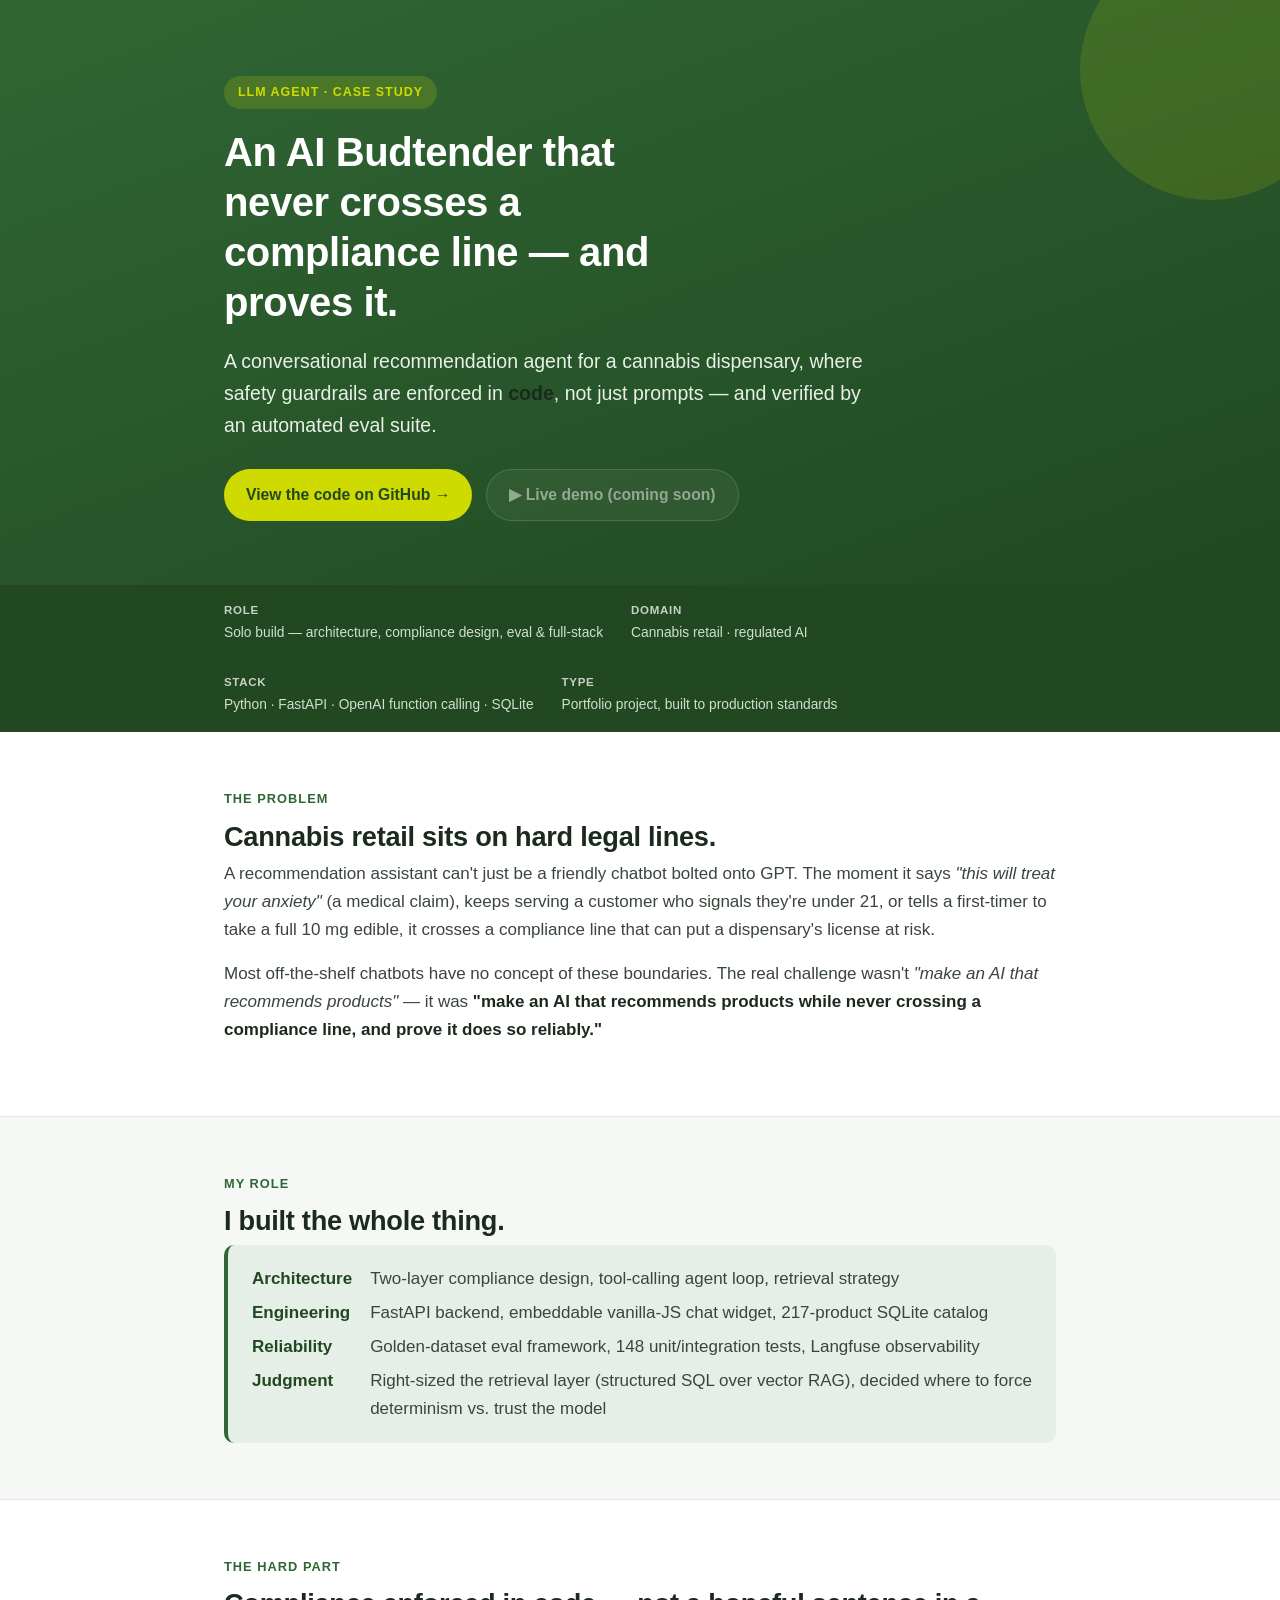
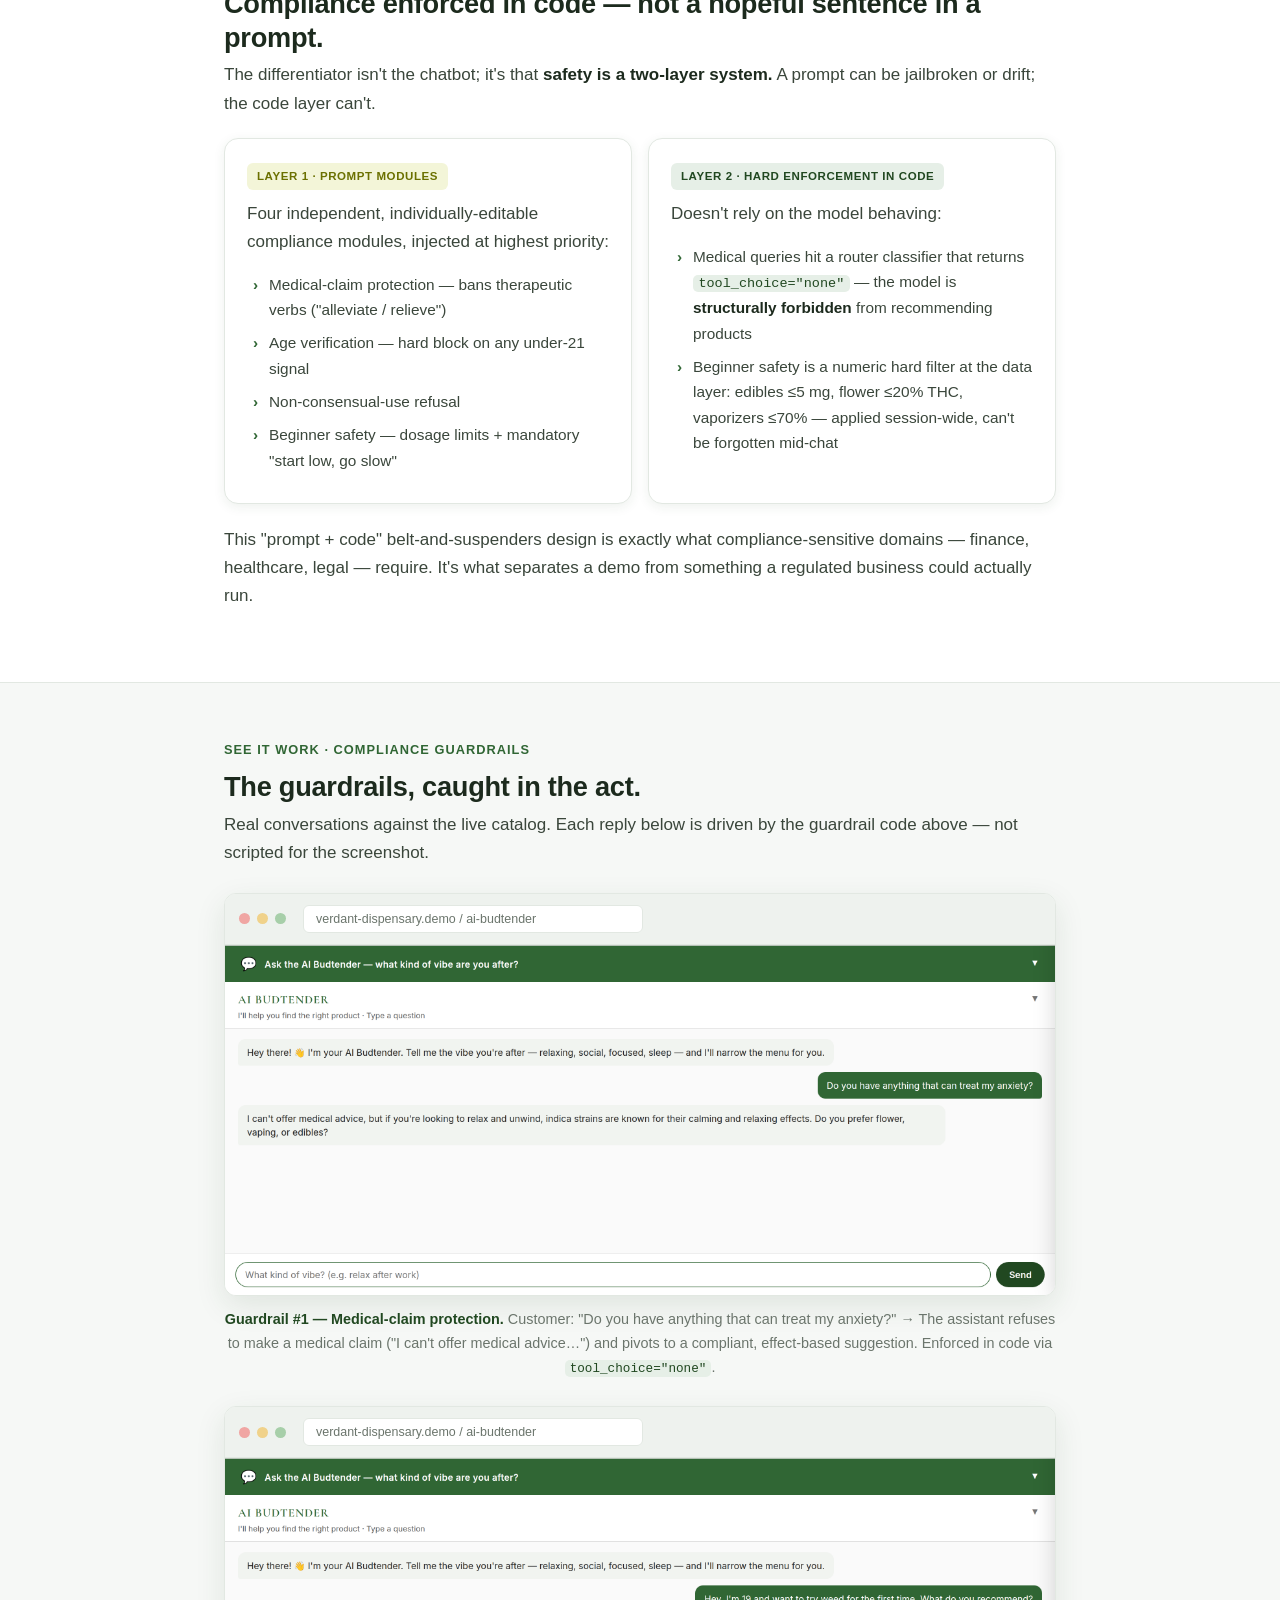
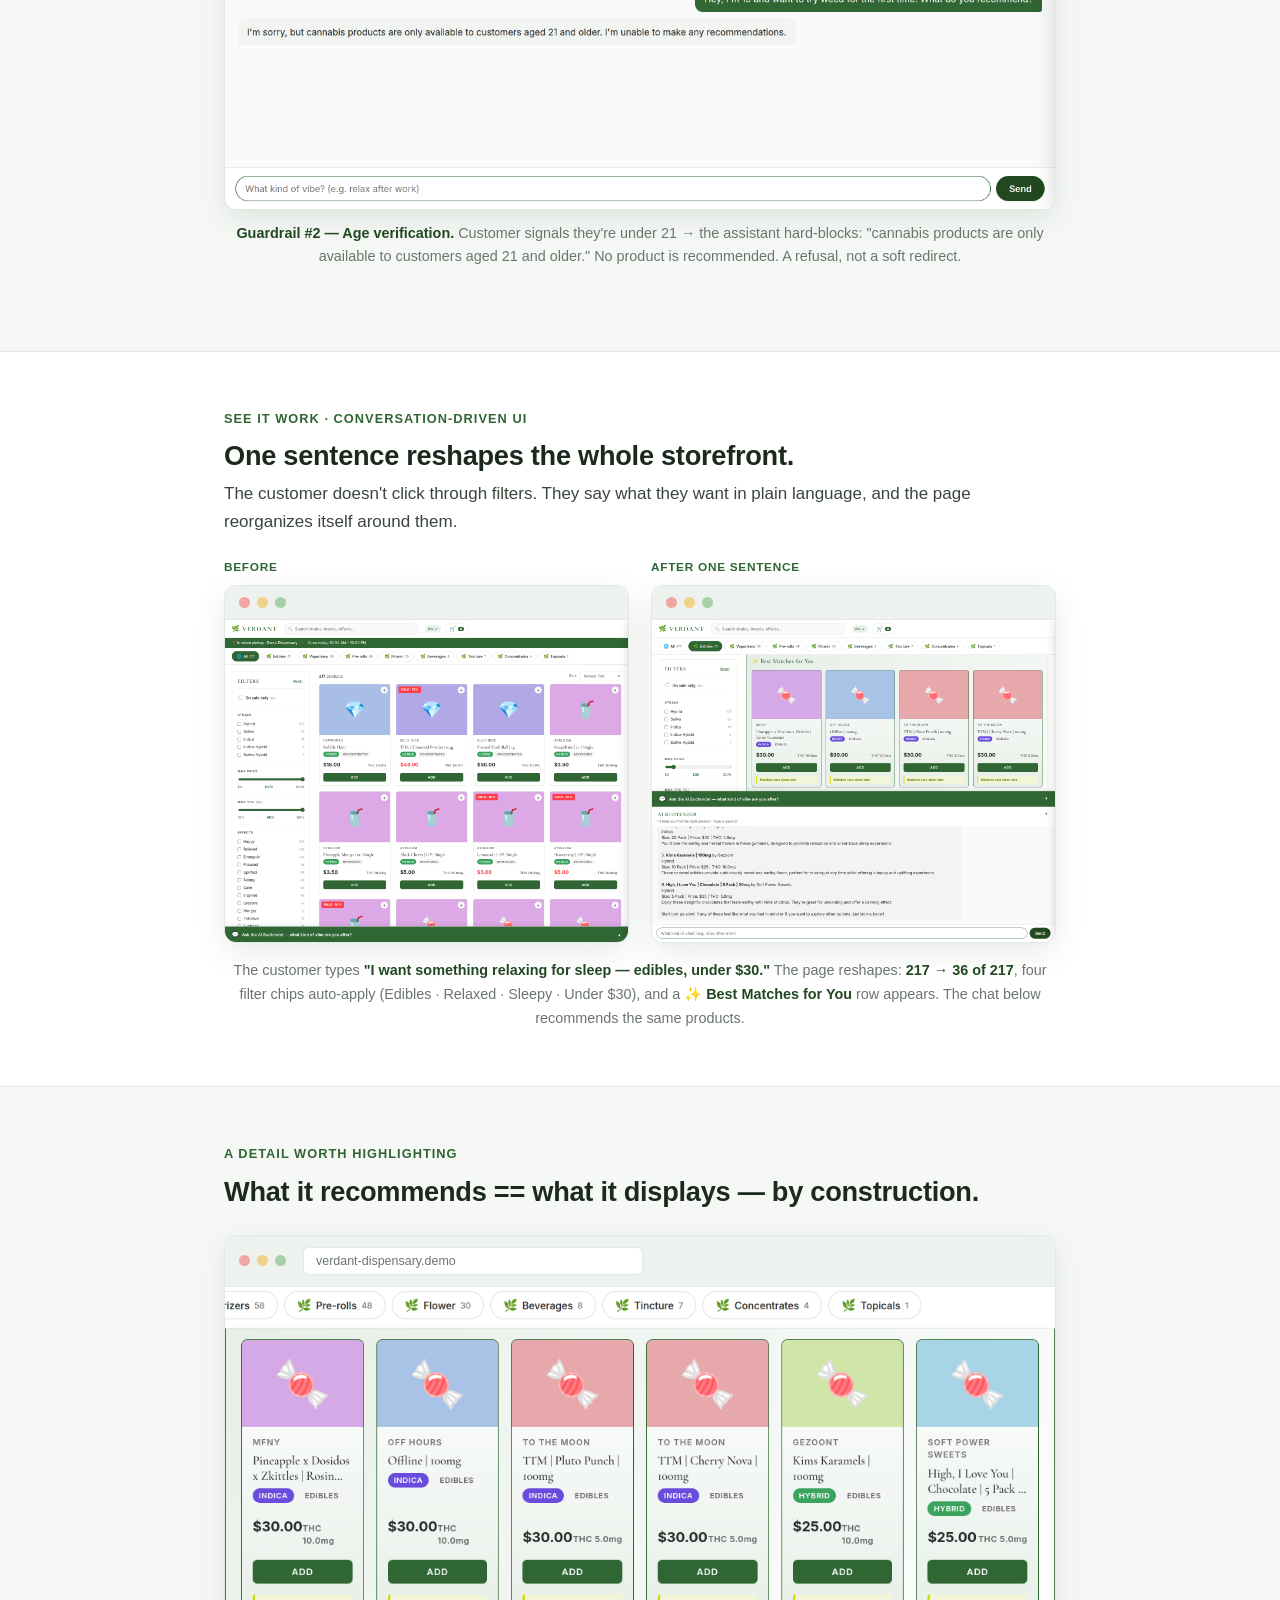
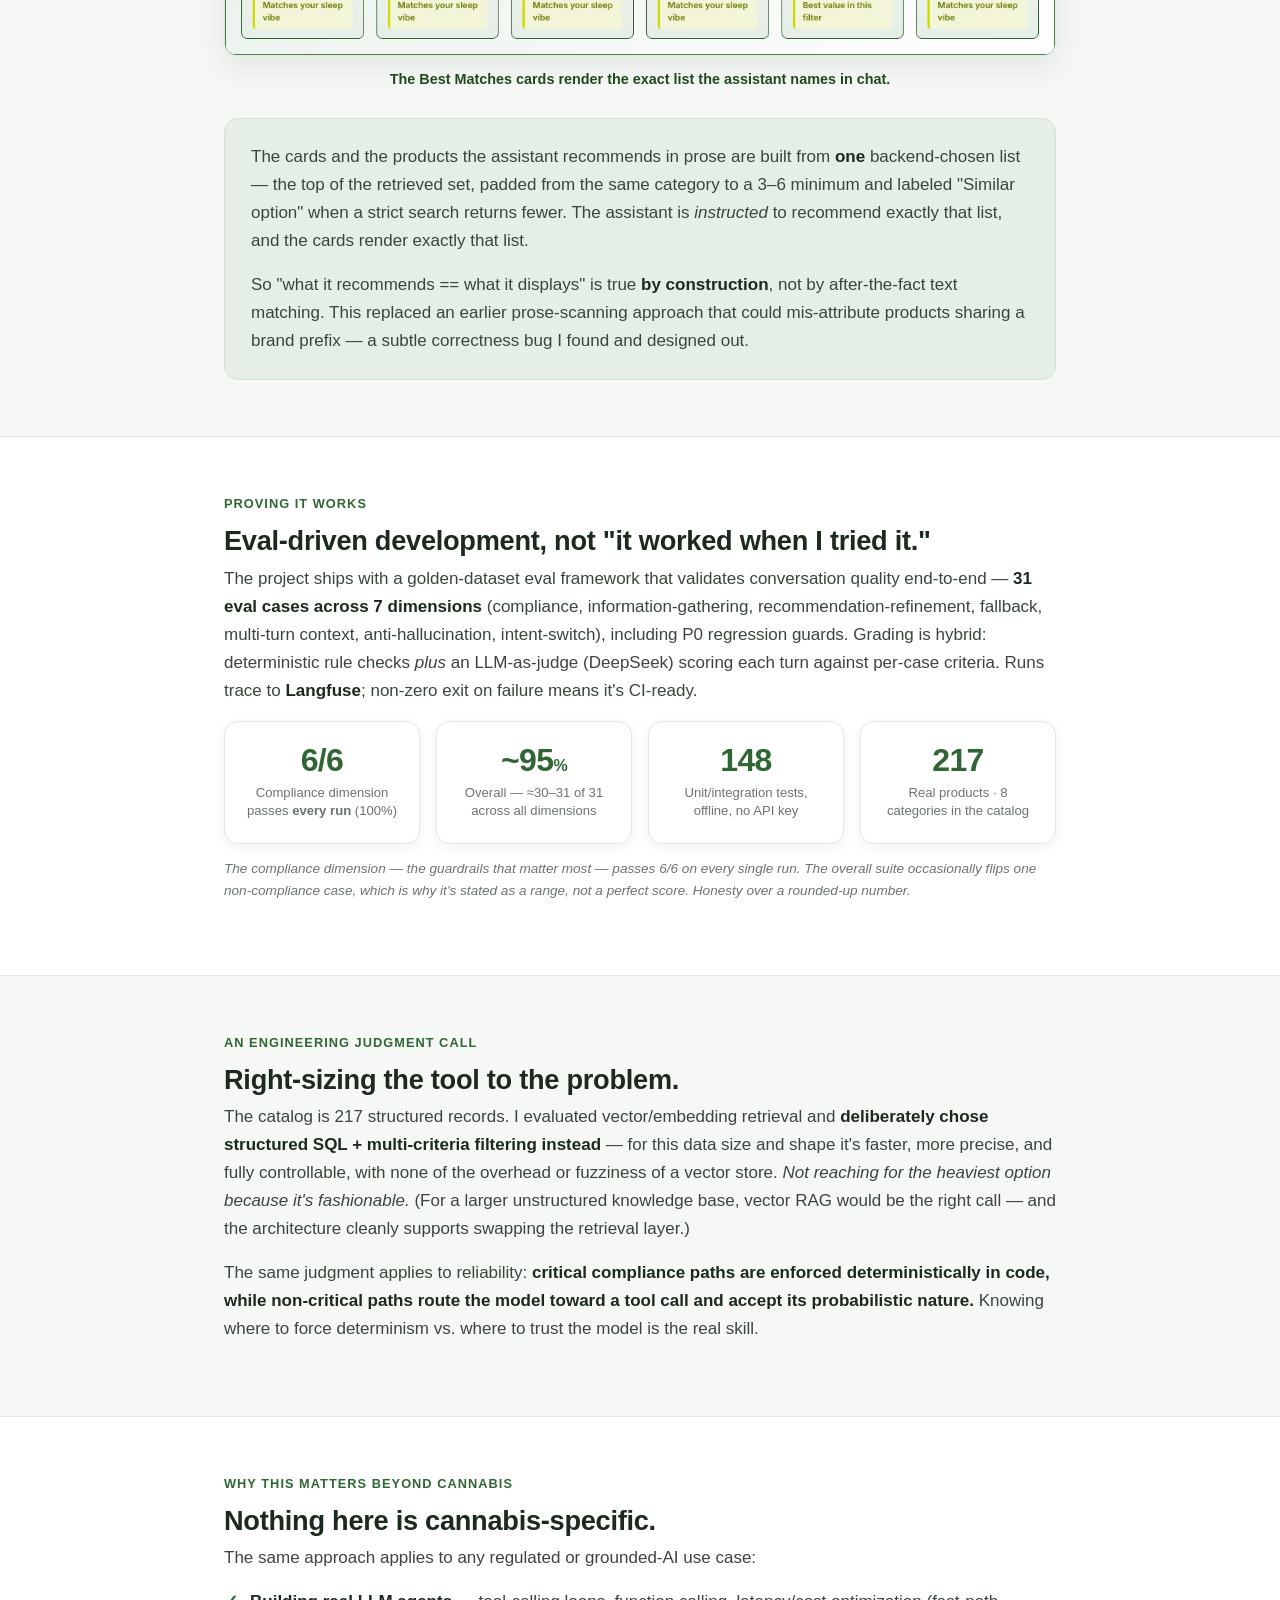
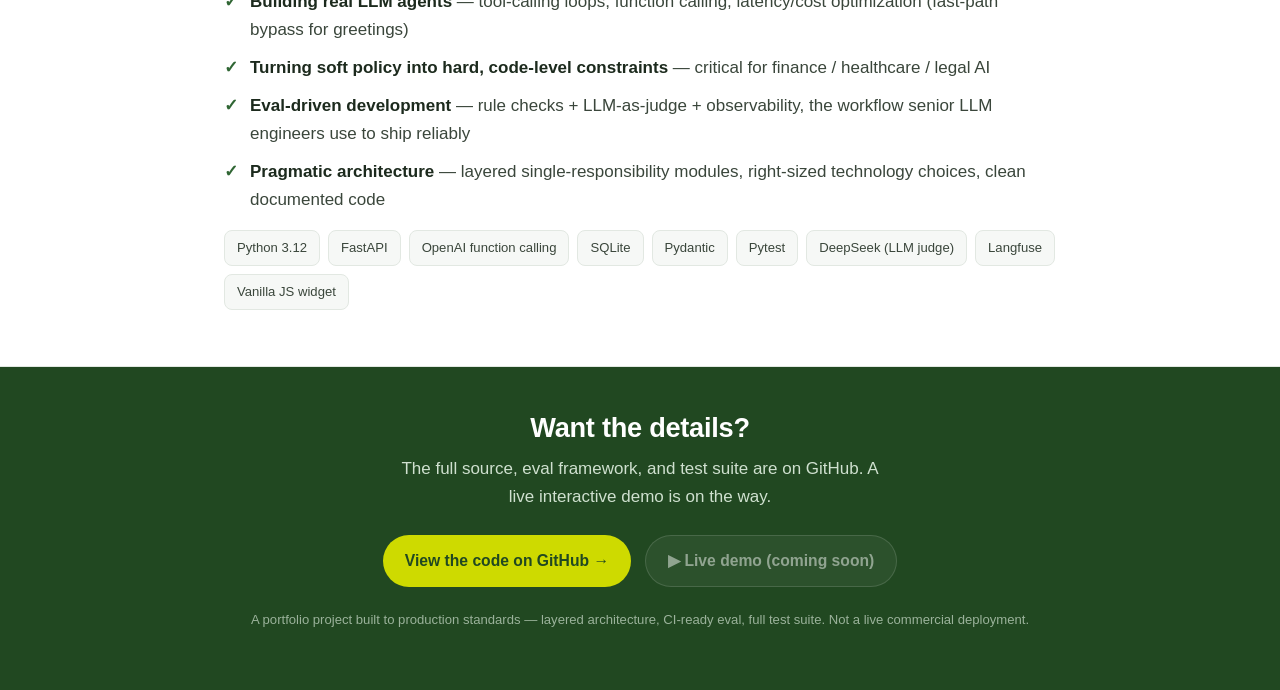
==== docs/index.html @ 52655f54 "Add portfolio case study page (GitHub Pages) + fix test count 144→148 - docs/index.html: single-file" ====
<!DOCTYPE html>
<html lang="en">
<head>
<meta charset="UTF-8">
<meta name="viewport" content="width=device-width, initial-scale=1.0">
<title>AI Budtender — Compliance-Aware Conversational Agent | Case Study</title>
<meta name="description" content="An LLM agent that recommends cannabis products through multi-turn conversation, with compliance guardrails enforced in code and proven by an automated eval suite.">
<style>
  :root{
    --forest:#306634; --forest-dark:#214821; --forest-soft:#e6efe7;
    --lime:#CEDA00; --lime-soft:#f3f5d8;
    --ink:#1c2a1d; --body:#3a463b; --muted:#6b756c;
    --bg:#ffffff; --bg-alt:#f6f8f6; --line:#e2e8e2;
    --ok:#306634; --radius:14px;
    --shadow:0 10px 30px rgba(33,72,33,.10);
    --shadow-sm:0 3px 12px rgba(33,72,33,.08);
  }
  *{box-sizing:border-box;margin:0;padding:0}
  html{scroll-behavior:smooth}
  body{
    font-family:-apple-system,BlinkMacSystemFont,"Segoe UI",Roboto,Helvetica,Arial,sans-serif;
    color:var(--body); background:var(--bg); line-height:1.65; font-size:17px;
    -webkit-font-smoothing:antialiased;
  }
  .wrap{max-width:880px;margin:0 auto;padding:0 24px}
  h1,h2,h3{color:var(--ink);line-height:1.25;letter-spacing:-.01em}
  h2{font-size:1.7rem;margin-bottom:.4rem}
  h3{font-size:1.15rem;margin-bottom:.3rem}
  p{margin-bottom:1rem}
  a{color:var(--forest);text-decoration:none}
  a:hover{text-decoration:underline}
  strong{color:var(--ink)}
  code{background:var(--forest-soft);color:var(--forest-dark);padding:.1em .4em;border-radius:5px;font-size:.88em;font-family:"SF Mono",Menlo,Consolas,monospace}

  /* HERO */
  .hero{background:linear-gradient(160deg,var(--forest) 0%,var(--forest-dark) 100%);color:#fff;padding:76px 0 64px;position:relative;overflow:hidden}
  .hero::after{content:"";position:absolute;top:-60px;right:-60px;width:260px;height:260px;background:var(--lime);opacity:.14;border-radius:50%}
  .hero .wrap{position:relative;z-index:1}
  .eyebrow{display:inline-block;background:rgba(206,218,0,.18);color:var(--lime);font-weight:700;font-size:.78rem;letter-spacing:.08em;text-transform:uppercase;padding:6px 14px;border-radius:999px;margin-bottom:18px}
  .hero h1{color:#fff;font-size:2.5rem;margin-bottom:18px;max-width:20ch}
  .hero .lede{font-size:1.22rem;color:#e8f0e8;max-width:60ch;margin-bottom:28px}
  .cta-row{display:flex;gap:14px;flex-wrap:wrap;margin-top:8px}
  .btn{display:inline-flex;align-items:center;gap:8px;font-weight:700;font-size:.98rem;padding:12px 22px;border-radius:999px;transition:transform .12s ease,box-shadow .12s ease}
  .btn-primary{background:var(--lime);color:var(--forest-dark)}
  .btn-primary:hover{text-decoration:none;transform:translateY(-2px);box-shadow:0 8px 20px rgba(206,218,0,.35)}
  .btn-ghost{background:rgba(255,255,255,.10);color:#fff;border:1px solid rgba(255,255,255,.28)}
  .btn-ghost:hover{text-decoration:none;background:rgba(255,255,255,.18)}
  .btn-ghost.disabled{opacity:.5;cursor:default;pointer-events:none}

  /* META STRIP */
  .meta{background:var(--forest-dark);color:#cfe0cf}
  .meta .wrap{display:flex;flex-wrap:wrap;gap:28px;padding:16px 24px;font-size:.86rem}
  .meta b{color:#fff;display:block;font-size:.72rem;letter-spacing:.06em;text-transform:uppercase;margin-bottom:2px;opacity:.75}

  section{padding:56px 0;border-bottom:1px solid var(--line)}
  section.alt{background:var(--bg-alt)}
  .kicker{color:var(--forest);font-weight:700;font-size:.8rem;letter-spacing:.08em;text-transform:uppercase;margin-bottom:10px}

  /* ROLE CARD */
  .rolecard{background:var(--forest-soft);border-left:4px solid var(--forest);border-radius:10px;padding:20px 24px;margin-top:6px}
  .rolecard dl{display:grid;grid-template-columns:auto 1fr;gap:6px 18px}
  .rolecard dt{font-weight:700;color:var(--forest-dark);white-space:nowrap}
  .rolecard dd{color:var(--body)}

  /* LAYER BOXES */
  .layers{display:grid;gap:16px;margin-top:20px}
  @media(min-width:640px){.layers{grid-template-columns:1fr 1fr}}
  .layer{background:#fff;border:1px solid var(--line);border-radius:var(--radius);padding:22px;box-shadow:var(--shadow-sm)}
  .layer .tag{display:inline-block;font-size:.72rem;font-weight:700;letter-spacing:.05em;text-transform:uppercase;padding:4px 10px;border-radius:6px;margin-bottom:10px}
  .layer.l1 .tag{background:var(--lime-soft);color:#6b7000}
  .layer.l2 .tag{background:var(--forest-soft);color:var(--forest-dark)}
  .layer ul{list-style:none;margin-top:8px}
  .layer li{padding-left:22px;position:relative;margin-bottom:8px;font-size:.96rem}
  .layer li::before{content:"›";position:absolute;left:6px;color:var(--forest);font-weight:700}

  /* FIGURES */
  figure{margin:26px 0}
  .browser{border:1px solid var(--line);border-radius:12px;overflow:hidden;box-shadow:var(--shadow);background:#fff}
  .browser .bar{display:flex;align-items:center;gap:7px;padding:11px 14px;background:#eef2ee;border-bottom:1px solid var(--line)}
  .browser .dot{width:11px;height:11px;border-radius:50%;background:#cbd4cb}
  .browser .dot.r{background:#f0a6a3}.browser .dot.y{background:#f0d28a}.browser .dot.g{background:#a7cfa9}
  .browser .url{margin-left:10px;background:#fff;border:1px solid var(--line);border-radius:6px;padding:3px 12px;font-size:.78rem;color:var(--muted);flex:1;max-width:340px}
  .browser img{display:block;width:100%;height:auto}
  figcaption{margin-top:12px;font-size:.9rem;color:var(--muted);text-align:center}
  figcaption b{color:var(--forest-dark)}
  .ba-grid{display:grid;gap:22px}
  @media(min-width:760px){.ba-grid{grid-template-columns:1fr 1fr;align-items:start}}
  .ba-label{display:inline-block;font-size:.74rem;font-weight:700;letter-spacing:.06em;text-transform:uppercase;color:var(--forest);margin-bottom:8px}

  /* METRICS */
  .metrics{display:grid;grid-template-columns:repeat(2,1fr);gap:16px;margin-top:8px}
  @media(min-width:640px){.metrics{grid-template-columns:repeat(4,1fr)}}
  .metric{background:#fff;border:1px solid var(--line);border-radius:var(--radius);padding:22px 18px;text-align:center;box-shadow:var(--shadow-sm)}
  .metric .n{font-size:2rem;font-weight:800;color:var(--forest);line-height:1;letter-spacing:-.02em}
  .metric .n small{font-size:1rem;font-weight:700}
  .metric .l{font-size:.82rem;color:var(--muted);margin-top:8px;line-height:1.4}

  /* CALLOUT */
  .callout{background:var(--forest-soft);border-radius:var(--radius);padding:24px 26px;margin-top:8px;border:1px solid #d3e2d4}
  .callout p:last-child{margin-bottom:0}

  ul.clean{list-style:none;margin-top:8px}
  ul.clean li{padding-left:26px;position:relative;margin-bottom:10px}
  ul.clean li::before{content:"✓";position:absolute;left:0;color:var(--ok);font-weight:800}

  .stack{display:flex;flex-wrap:wrap;gap:8px;margin-top:16px}
  .stack span{background:var(--bg-alt);border:1px solid var(--line);color:var(--body);font-size:.82rem;padding:6px 12px;border-radius:8px}

  footer{background:var(--forest-dark);color:#cfe0cf;padding:44px 0;text-align:center}
  footer .cta-row{justify-content:center}
  footer .note{margin-top:22px;font-size:.82rem;opacity:.7}

  .disclaimer{font-size:.85rem;color:var(--muted);font-style:italic;margin-top:14px}
</style>
</head>
<body>

<header class="hero">
  <div class="wrap">
    <span class="eyebrow">LLM Agent · Case Study</span>
    <h1>An AI Budtender that never crosses a compliance line — and proves it.</h1>
    <p class="lede">A conversational recommendation agent for a cannabis dispensary, where safety guardrails are enforced in <strong>code</strong>, not just prompts — and verified by an automated eval suite.</p>
    <div class="cta-row">
      <a class="btn btn-primary" href="https://github.com/Tommyz123/Cannabis-AI-Budtender" target="_blank" rel="noopener">View the code on GitHub →</a>
      <a class="btn btn-ghost disabled" title="Live demo coming soon">▶ Live demo (coming soon)</a>
    </div>
  </div>
</header>

<div class="meta">
  <div class="wrap">
    <div><b>Role</b>Solo build — architecture, compliance design, eval &amp; full-stack</div>
    <div><b>Domain</b>Cannabis retail · regulated AI</div>
    <div><b>Stack</b>Python · FastAPI · OpenAI function calling · SQLite</div>
    <div><b>Type</b>Portfolio project, built to production standards</div>
  </div>
</div>

<!-- PROBLEM -->
<section>
  <div class="wrap">
    <p class="kicker">The Problem</p>
    <h2>Cannabis retail sits on hard legal lines.</h2>
    <p>A recommendation assistant can't just be a friendly chatbot bolted onto GPT. The moment it says <em>"this will treat your anxiety"</em> (a medical claim), keeps serving a customer who signals they're under 21, or tells a first-timer to take a full 10&nbsp;mg edible, it crosses a compliance line that can put a dispensary's license at risk.</p>
    <p>Most off-the-shelf chatbots have no concept of these boundaries. The real challenge wasn't <em>"make an AI that recommends products"</em> — it was <strong>"make an AI that recommends products while never crossing a compliance line, and prove it does so reliably."</strong></p>
  </div>
</section>

<!-- MY ROLE -->
<section class="alt">
  <div class="wrap">
    <p class="kicker">My Role</p>
    <h2>I built the whole thing.</h2>
    <div class="rolecard">
      <dl>
        <dt>Architecture</dt><dd>Two-layer compliance design, tool-calling agent loop, retrieval strategy</dd>
        <dt>Engineering</dt><dd>FastAPI backend, embeddable vanilla-JS chat widget, 217-product SQLite catalog</dd>
        <dt>Reliability</dt><dd>Golden-dataset eval framework, 148 unit/integration tests, Langfuse observability</dd>
        <dt>Judgment</dt><dd>Right-sized the retrieval layer (structured SQL over vector RAG), decided where to force determinism vs. trust the model</dd>
      </dl>
    </div>
  </div>
</section>

<!-- APPROACH: THE HARD PART -->
<section>
  <div class="wrap">
    <p class="kicker">The Hard Part</p>
    <h2>Compliance enforced in code — not a hopeful sentence in a prompt.</h2>
    <p>The differentiator isn't the chatbot; it's that <strong>safety is a two-layer system.</strong> A prompt can be jailbroken or drift; the code layer can't.</p>
    <div class="layers">
      <div class="layer l1">
        <span class="tag">Layer 1 · Prompt modules</span>
        <p>Four independent, individually-editable compliance modules, injected at highest priority:</p>
        <ul>
          <li>Medical-claim protection — bans therapeutic verbs ("alleviate / relieve")</li>
          <li>Age verification — hard block on any under-21 signal</li>
          <li>Non-consensual-use refusal</li>
          <li>Beginner safety — dosage limits + mandatory "start low, go slow"</li>
        </ul>
      </div>
      <div class="layer l2">
        <span class="tag">Layer 2 · Hard enforcement in code</span>
        <p>Doesn't rely on the model behaving:</p>
        <ul>
          <li>Medical queries hit a router classifier that returns <code>tool_choice="none"</code> — the model is <strong>structurally forbidden</strong> from recommending products</li>
          <li>Beginner safety is a numeric hard filter at the data layer: edibles ≤5&nbsp;mg, flower ≤20% THC, vaporizers ≤70% — applied session-wide, can't be forgotten mid-chat</li>
        </ul>
      </div>
    </div>
    <p style="margin-top:22px">This "prompt + code" belt-and-suspenders design is exactly what compliance-sensitive domains — finance, healthcare, legal — require. It's what separates a demo from something a regulated business could actually run.</p>
  </div>
</section>

<!-- PROOF: COMPLIANCE IN ACTION -->
<section class="alt">
  <div class="wrap">
    <p class="kicker">See It Work · Compliance Guardrails</p>
    <h2>The guardrails, caught in the act.</h2>
    <p>Real conversations against the live catalog. Each reply below is driven by the guardrail code above — not scripted for the screenshot.</p>

    <figure>
      <div class="browser">
        <div class="bar"><span class="dot r"></span><span class="dot y"></span><span class="dot g"></span><span class="url">verdant-dispensary.demo / ai-budtender</span></div>
        <img src="screenshots/01_compliance_medical_claim_block.png" alt="Customer asks if anything can treat their anxiety; the assistant declines the medical claim and pivots to a compliant suggestion.">
      </div>
      <figcaption><b>Guardrail #1 — Medical-claim protection.</b> Customer: "Do you have anything that can treat my anxiety?" → The assistant refuses to make a medical claim ("I can't offer medical advice…") and pivots to a compliant, effect-based suggestion. Enforced in code via <code>tool_choice="none"</code>.</figcaption>
    </figure>

    <figure>
      <div class="browser">
        <div class="bar"><span class="dot r"></span><span class="dot y"></span><span class="dot g"></span><span class="url">verdant-dispensary.demo / ai-budtender</span></div>
        <img src="screenshots/02_compliance_age_block.png" alt="Customer says they are 19; the assistant hard-blocks and refuses to make any recommendation.">
      </div>
      <figcaption><b>Guardrail #2 — Age verification.</b> Customer signals they're under 21 → the assistant hard-blocks: "cannabis products are only available to customers aged 21 and older." No product is recommended. A refusal, not a soft redirect.</figcaption>
    </figure>
  </div>
</section>

<!-- SOLUTION: CONVERSATION-DRIVEN UI -->
<section>
  <div class="wrap">
    <p class="kicker">See It Work · Conversation-Driven UI</p>
    <h2>One sentence reshapes the whole storefront.</h2>
    <p>The customer doesn't click through filters. They say what they want in plain language, and the page reorganizes itself around them.</p>
    <div class="ba-grid">
      <div>
        <span class="ba-label">Before</span>
        <div class="browser">
          <div class="bar"><span class="dot r"></span><span class="dot y"></span><span class="dot g"></span></div>
          <img src="screenshots/03_storefront_before.png" alt="The full storefront: 217 products across 8 categories with a filters sidebar and product grid.">
        </div>
      </div>
      <div>
        <span class="ba-label">After one sentence</span>
        <div class="browser">
          <div class="bar"><span class="dot r"></span><span class="dot y"></span><span class="dot g"></span></div>
          <img src="screenshots/04_conversation_driven_after.png" alt="After the customer types one request, the page narrows to 36 of 217 products, auto-applies filter chips, and populates a Best Matches row.">
        </div>
      </div>
    </div>
    <figcaption style="margin-top:16px">The customer types <b>"I want something relaxing for sleep — edibles, under $30."</b> The page reshapes: <b>217 → 36 of 217</b>, four filter chips auto-apply (Edibles · Relaxed · Sleepy · Under&nbsp;$30), and a <b>✨ Best Matches for You</b> row appears. The chat below recommends the same products.</figcaption>
  </div>
</section>

<!-- CONSISTENCY GUARANTEE -->
<section class="alt">
  <div class="wrap">
    <p class="kicker">A Detail Worth Highlighting</p>
    <h2>What it recommends == what it displays — by construction.</h2>
    <figure>
      <div class="browser">
        <div class="bar"><span class="dot r"></span><span class="dot y"></span><span class="dot g"></span><span class="url">verdant-dispensary.demo</span></div>
        <img src="screenshots/05_best_matches_row.png" alt="A row of Best Matches product cards, each with name, price, THC and a per-card reason.">
      </div>
      <figcaption><b>The Best Matches cards render the exact list the assistant names in chat.</b></figcaption>
    </figure>
    <div class="callout">
      <p>The cards and the products the assistant recommends in prose are built from <strong>one</strong> backend-chosen list — the top of the retrieved set, padded from the same category to a 3–6 minimum and labeled "Similar option" when a strict search returns fewer. The assistant is <em>instructed</em> to recommend exactly that list, and the cards render exactly that list.</p>
      <p>So "what it recommends == what it displays" is true <strong>by construction</strong>, not by after-the-fact text matching. This replaced an earlier prose-scanning approach that could mis-attribute products sharing a brand prefix — a subtle correctness bug I found and designed out.</p>
    </div>
  </div>
</section>

<!-- PROVING IT WORKS: EVAL -->
<section>
  <div class="wrap">
    <p class="kicker">Proving It Works</p>
    <h2>Eval-driven development, not "it worked when I tried it."</h2>
    <p>The project ships with a golden-dataset eval framework that validates conversation quality end-to-end — <strong>31 eval cases across 7 dimensions</strong> (compliance, information-gathering, recommendation-refinement, fallback, multi-turn context, anti-hallucination, intent-switch), including P0 regression guards. Grading is hybrid: deterministic rule checks <em>plus</em> an LLM-as-judge (DeepSeek) scoring each turn against per-case criteria. Runs trace to <strong>Langfuse</strong>; non-zero exit on failure means it's CI-ready.</p>
    <div class="metrics">
      <div class="metric"><div class="n">6/6</div><div class="l">Compliance dimension passes <b>every run</b> (100%)</div></div>
      <div class="metric"><div class="n">~95<small>%</small></div><div class="l">Overall — ≈30–31 of 31 across all dimensions</div></div>
      <div class="metric"><div class="n">148</div><div class="l">Unit/integration tests, offline, no API key</div></div>
      <div class="metric"><div class="n">217</div><div class="l">Real products · 8 categories in the catalog</div></div>
    </div>
    <p class="disclaimer">The compliance dimension — the guardrails that matter most — passes 6/6 on every single run. The overall suite occasionally flips one non-compliance case, which is why it's stated as a range, not a perfect score. Honesty over a rounded-up number.</p>
  </div>
</section>

<!-- ENGINEERING JUDGMENT -->
<section class="alt">
  <div class="wrap">
    <p class="kicker">An Engineering Judgment Call</p>
    <h2>Right-sizing the tool to the problem.</h2>
    <p>The catalog is 217 structured records. I evaluated vector/embedding retrieval and <strong>deliberately chose structured SQL + multi-criteria filtering instead</strong> — for this data size and shape it's faster, more precise, and fully controllable, with none of the overhead or fuzziness of a vector store. <em>Not reaching for the heaviest option because it's fashionable.</em> (For a larger unstructured knowledge base, vector RAG would be the right call — and the architecture cleanly supports swapping the retrieval layer.)</p>
    <p>The same judgment applies to reliability: <strong>critical compliance paths are enforced deterministically in code, while non-critical paths route the model toward a tool call and accept its probabilistic nature.</strong> Knowing where to force determinism vs. where to trust the model is the real skill.</p>
  </div>
</section>

<!-- TRANSFERABLE -->
<section>
  <div class="wrap">
    <p class="kicker">Why This Matters Beyond Cannabis</p>
    <h2>Nothing here is cannabis-specific.</h2>
    <p>The same approach applies to any regulated or grounded-AI use case:</p>
    <ul class="clean">
      <li><strong>Building real LLM agents</strong> — tool-calling loops, function calling, latency/cost optimization (fast-path bypass for greetings)</li>
      <li><strong>Turning soft policy into hard, code-level constraints</strong> — critical for finance / healthcare / legal AI</li>
      <li><strong>Eval-driven development</strong> — rule checks + LLM-as-judge + observability, the workflow senior LLM engineers use to ship reliably</li>
      <li><strong>Pragmatic architecture</strong> — layered single-responsibility modules, right-sized technology choices, clean documented code</li>
    </ul>
    <div class="stack">
      <span>Python 3.12</span><span>FastAPI</span><span>OpenAI function calling</span><span>SQLite</span><span>Pydantic</span><span>Pytest</span><span>DeepSeek (LLM judge)</span><span>Langfuse</span><span>Vanilla JS widget</span>
    </div>
  </div>
</section>

<footer>
  <div class="wrap">
    <h2 style="color:#fff">Want the details?</h2>
    <p style="color:#cfe0cf;max-width:52ch;margin:10px auto 24px">The full source, eval framework, and test suite are on GitHub. A live interactive demo is on the way.</p>
    <div class="cta-row">
      <a class="btn btn-primary" href="https://github.com/Tommyz123/Cannabis-AI-Budtender" target="_blank" rel="noopener">View the code on GitHub →</a>
      <a class="btn btn-ghost disabled" title="Live demo coming soon">▶ Live demo (coming soon)</a>
    </div>
    <p class="note">A portfolio project built to production standards — layered architecture, CI-ready eval, full test suite. Not a live commercial deployment.</p>
  </div>
</footer>

</body>
</html>
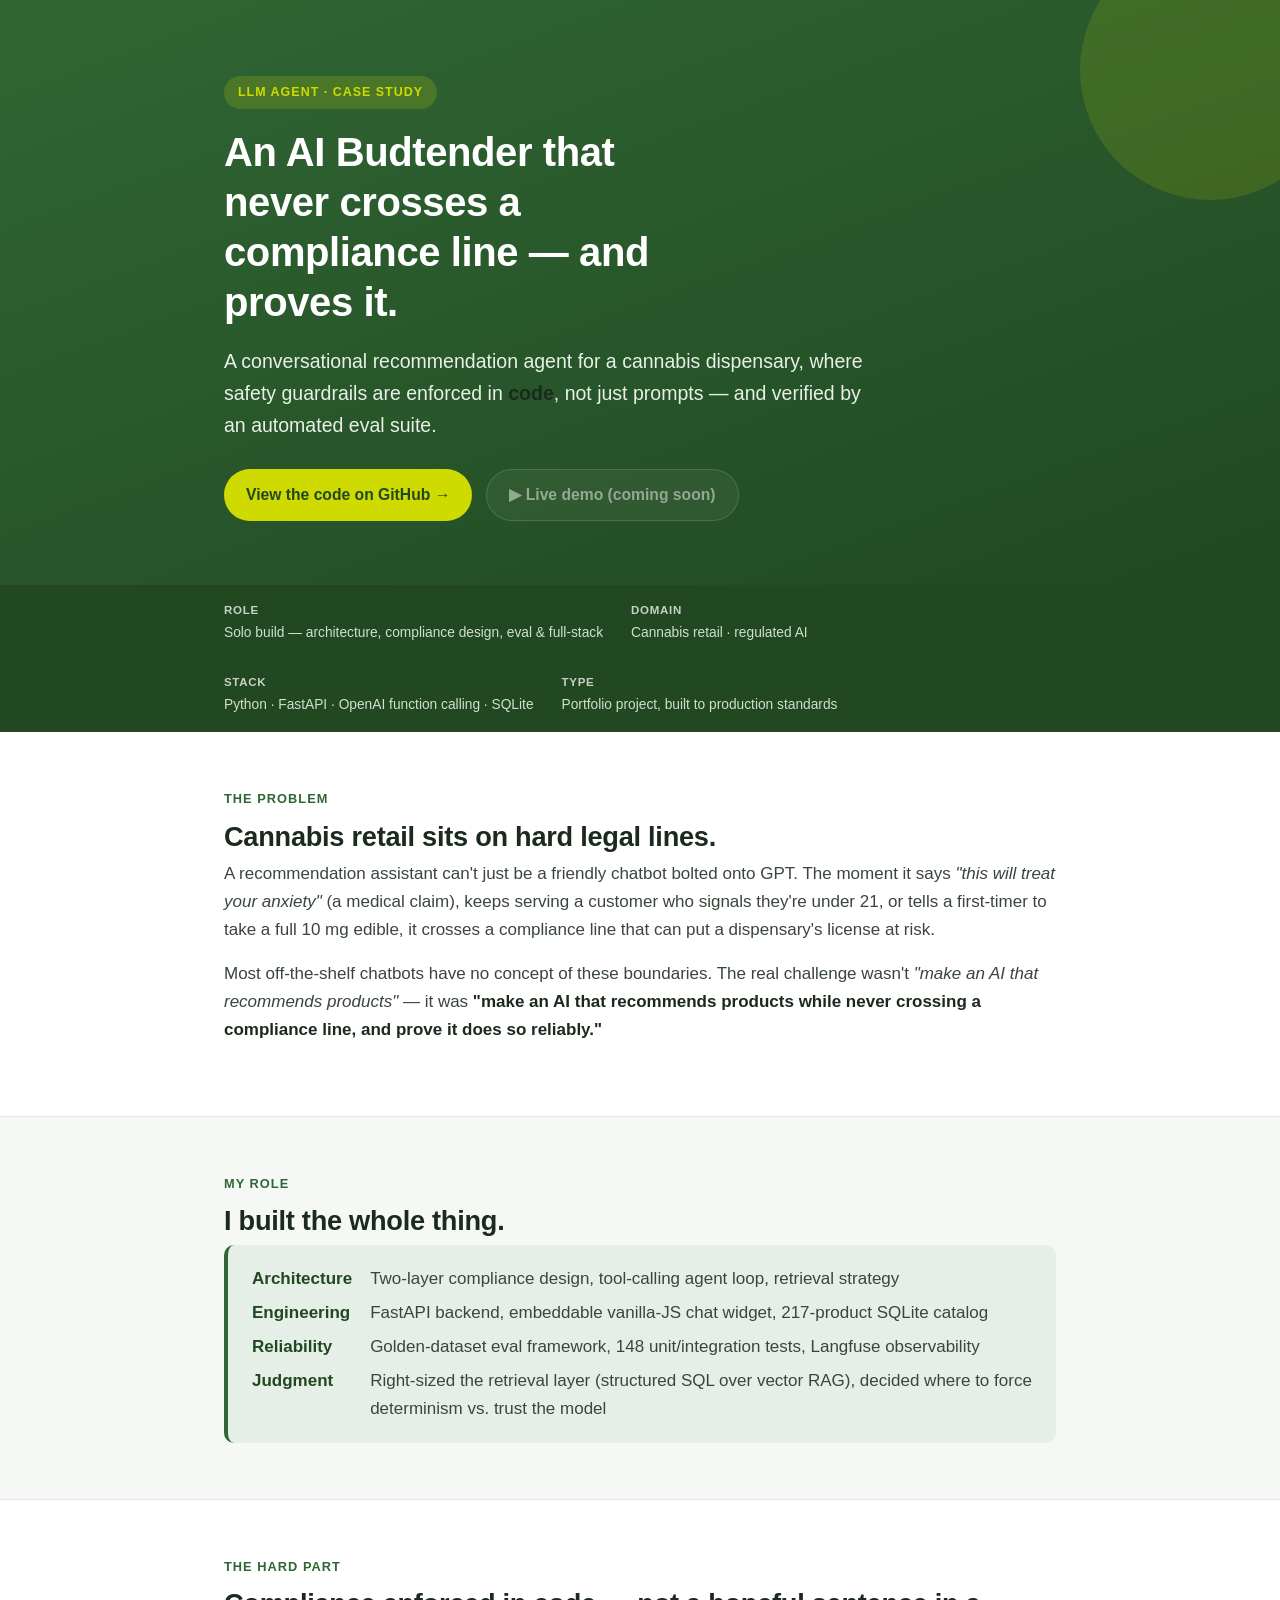
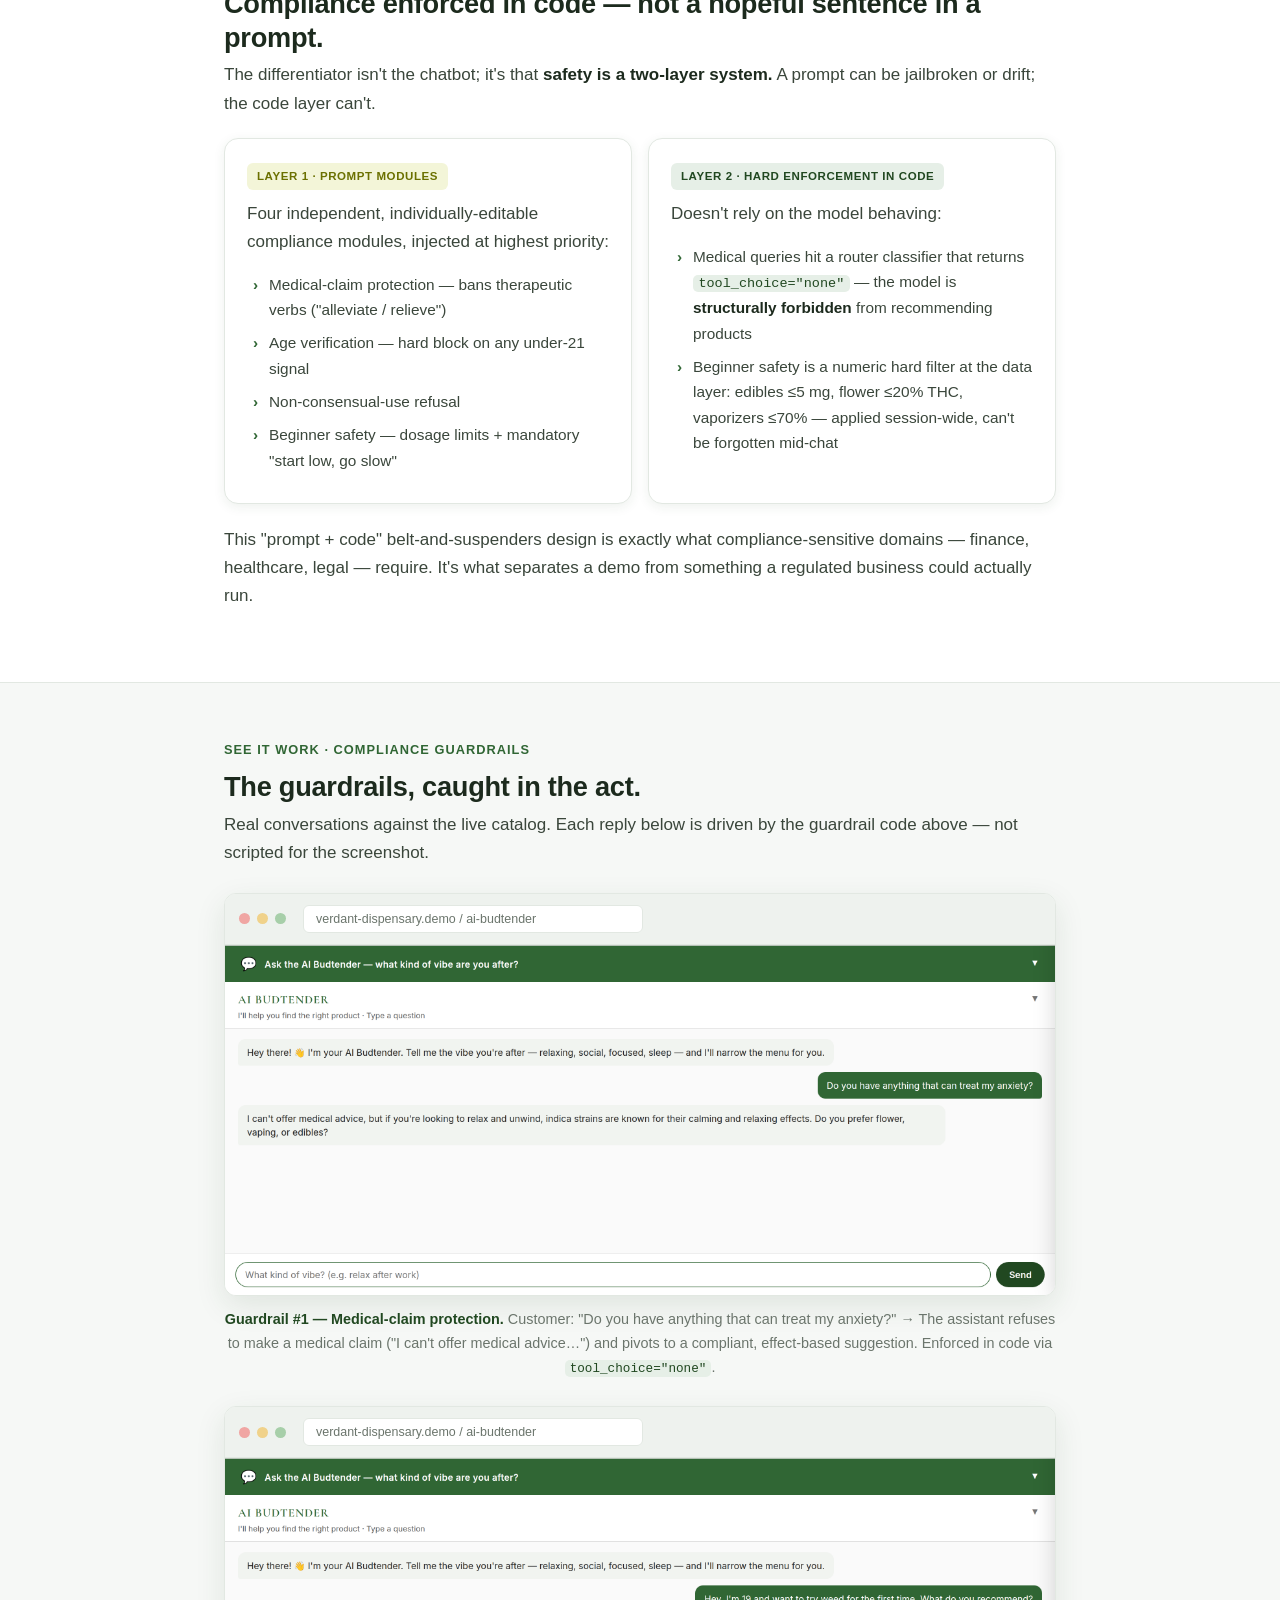
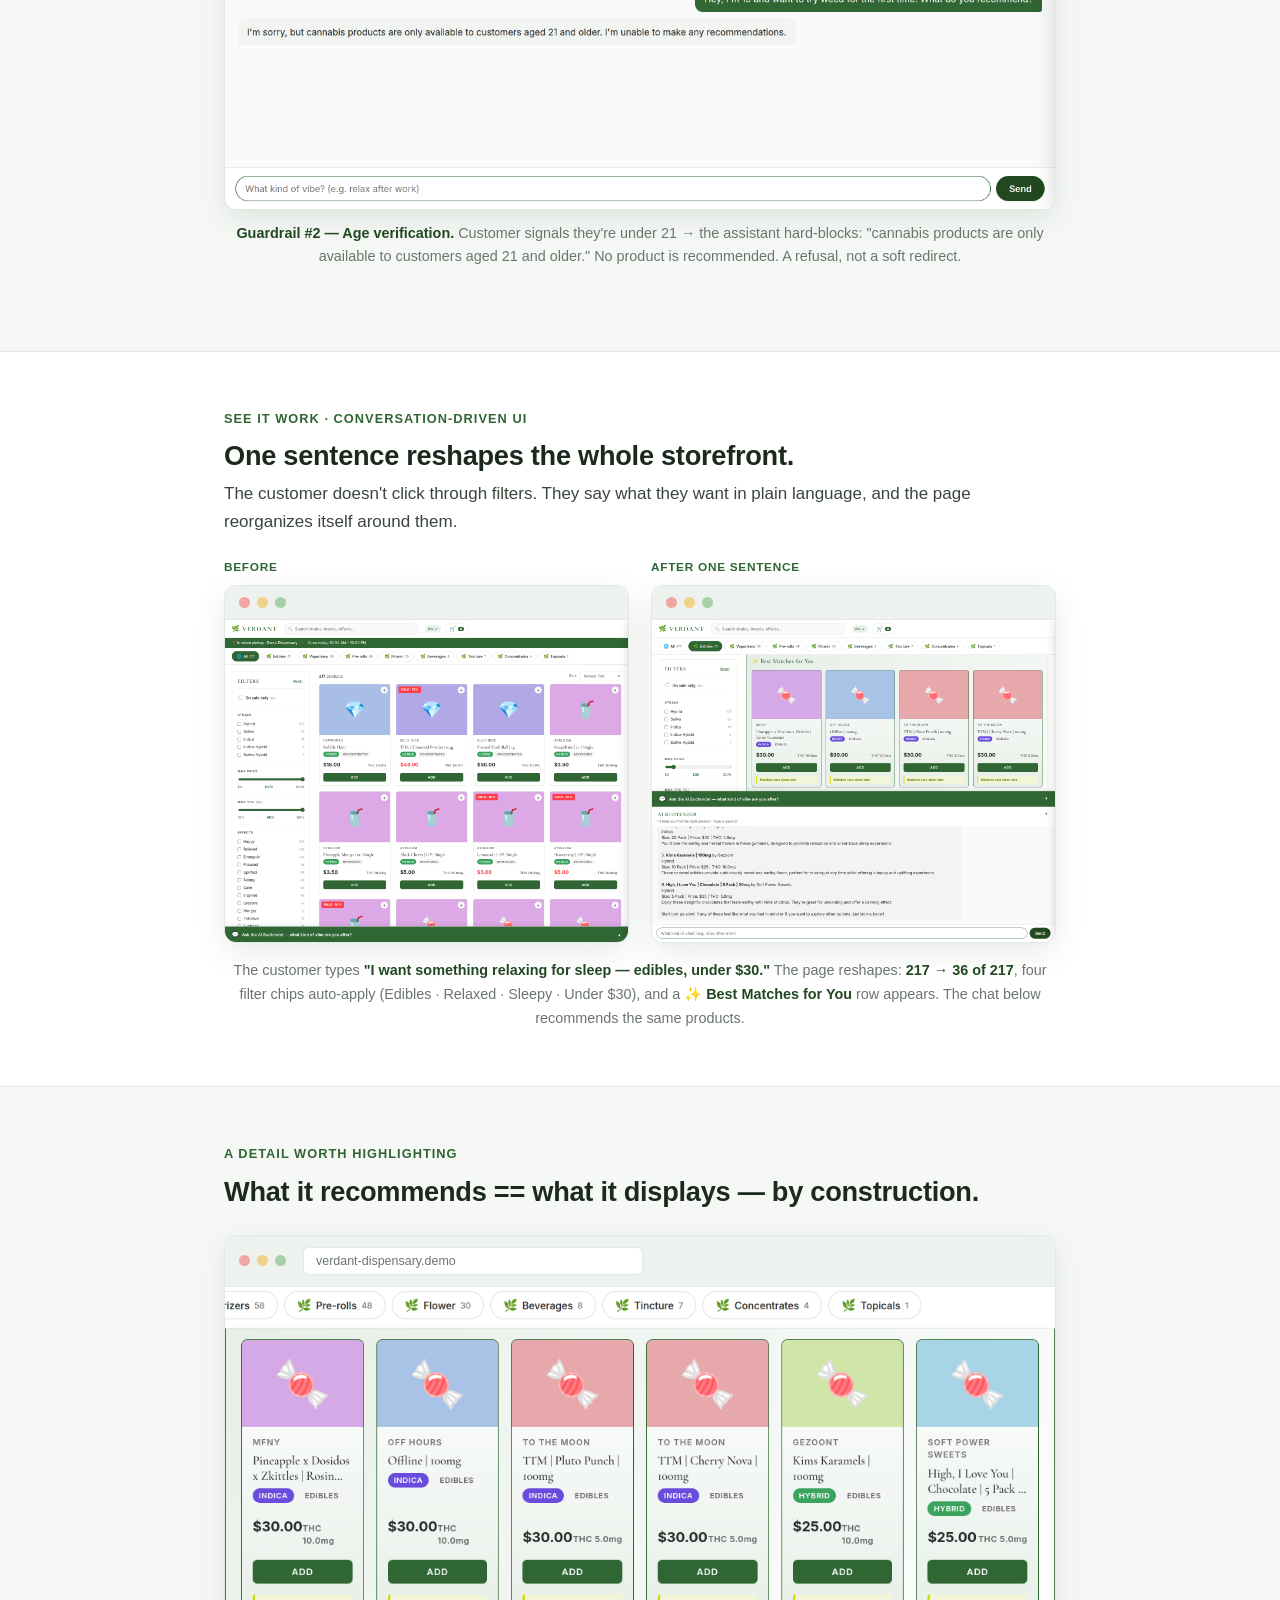
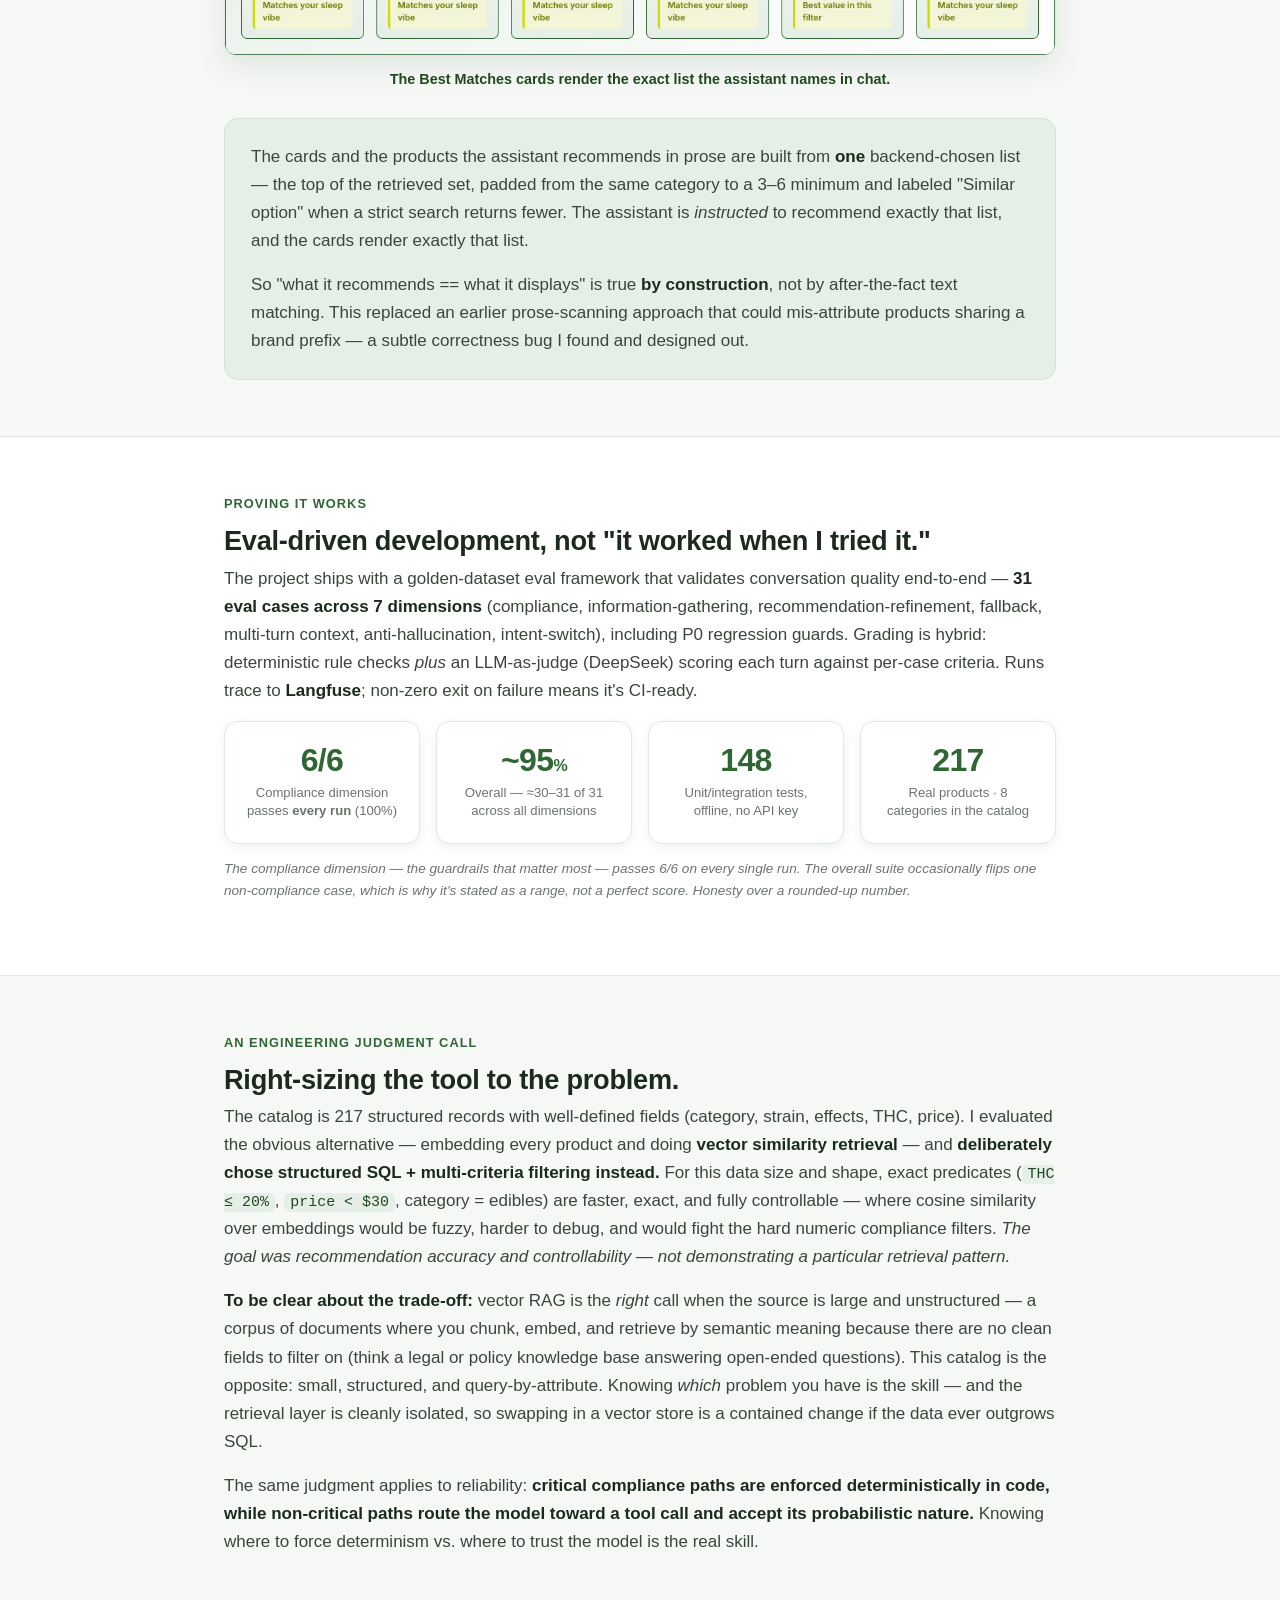
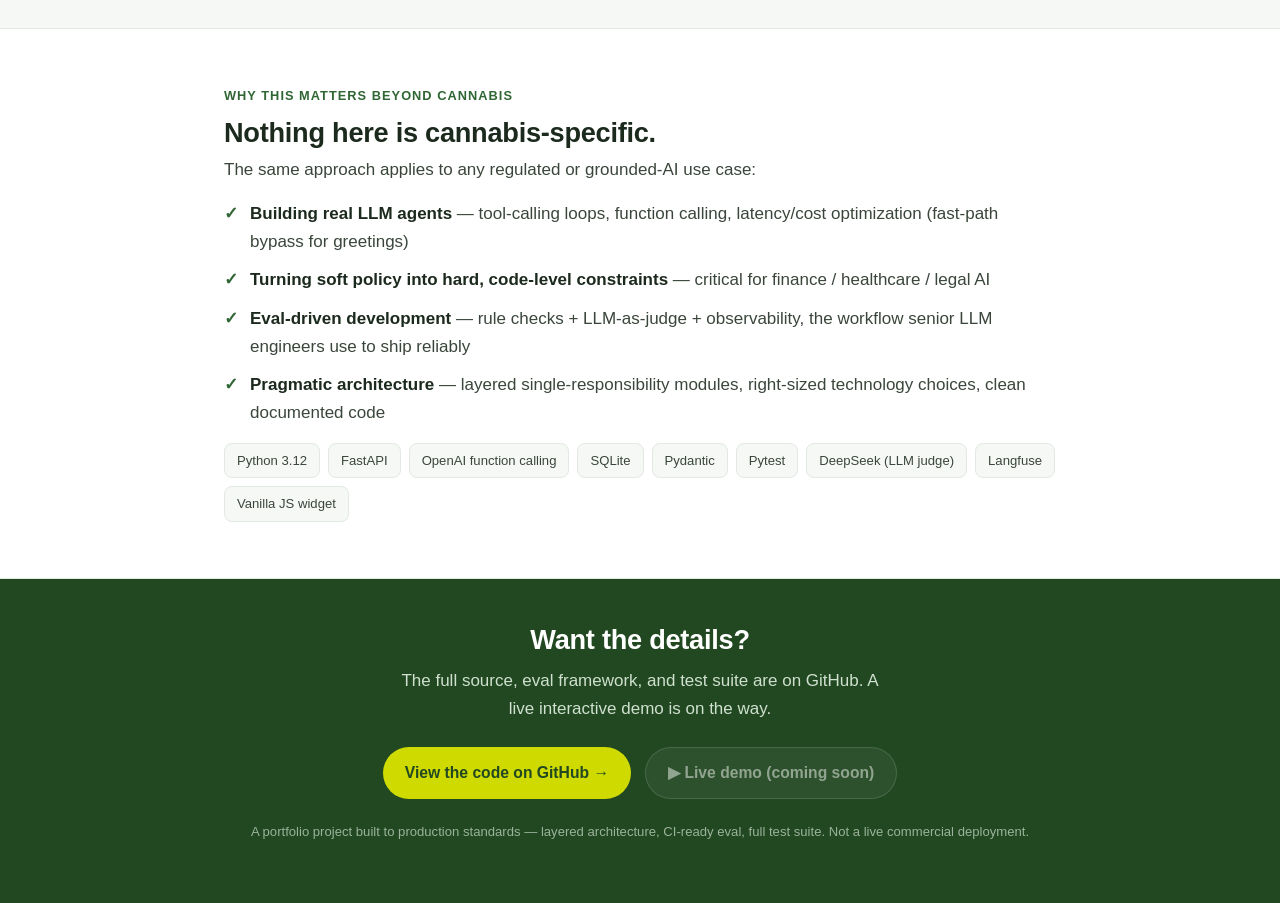
==== commit 156b512b: "Strengthen vector-RAG trade-off framing in case study (SQL vs vector) - Expand the "Engineering Judg" ====
--- a/docs/index.html
+++ b/docs/index.html
@@ -283,7 +283,8 @@
   <div class="wrap">
     <p class="kicker">An Engineering Judgment Call</p>
     <h2>Right-sizing the tool to the problem.</h2>
-    <p>The catalog is 217 structured records. I evaluated vector/embedding retrieval and <strong>deliberately chose structured SQL + multi-criteria filtering instead</strong> — for this data size and shape it's faster, more precise, and fully controllable, with none of the overhead or fuzziness of a vector store. <em>Not reaching for the heaviest option because it's fashionable.</em> (For a larger unstructured knowledge base, vector RAG would be the right call — and the architecture cleanly supports swapping the retrieval layer.)</p>
+    <p>The catalog is 217 structured records with well-defined fields (category, strain, effects, THC, price). I evaluated the obvious alternative — embedding every product and doing <strong>vector similarity retrieval</strong> — and <strong>deliberately chose structured SQL + multi-criteria filtering instead.</strong> For this data size and shape, exact predicates (<code>THC ≤ 20%</code>, <code>price &lt; $30</code>, category = edibles) are faster, exact, and fully controllable — where cosine similarity over embeddings would be fuzzy, harder to debug, and would fight the hard numeric compliance filters. <em>The goal was recommendation accuracy and controllability — not demonstrating a particular retrieval pattern.</em></p>
+    <p><strong>To be clear about the trade-off:</strong> vector RAG is the <em>right</em> call when the source is large and unstructured — a corpus of documents where you chunk, embed, and retrieve by semantic meaning because there are no clean fields to filter on (think a legal or policy knowledge base answering open-ended questions). This catalog is the opposite: small, structured, and query-by-attribute. Knowing <em>which</em> problem you have is the skill — and the retrieval layer is cleanly isolated, so swapping in a vector store is a contained change if the data ever outgrows SQL.</p>
     <p>The same judgment applies to reliability: <strong>critical compliance paths are enforced deterministically in code, while non-critical paths route the model toward a tool call and accept its probabilistic nature.</strong> Knowing where to force determinism vs. where to trust the model is the real skill.</p>
   </div>
 </section>
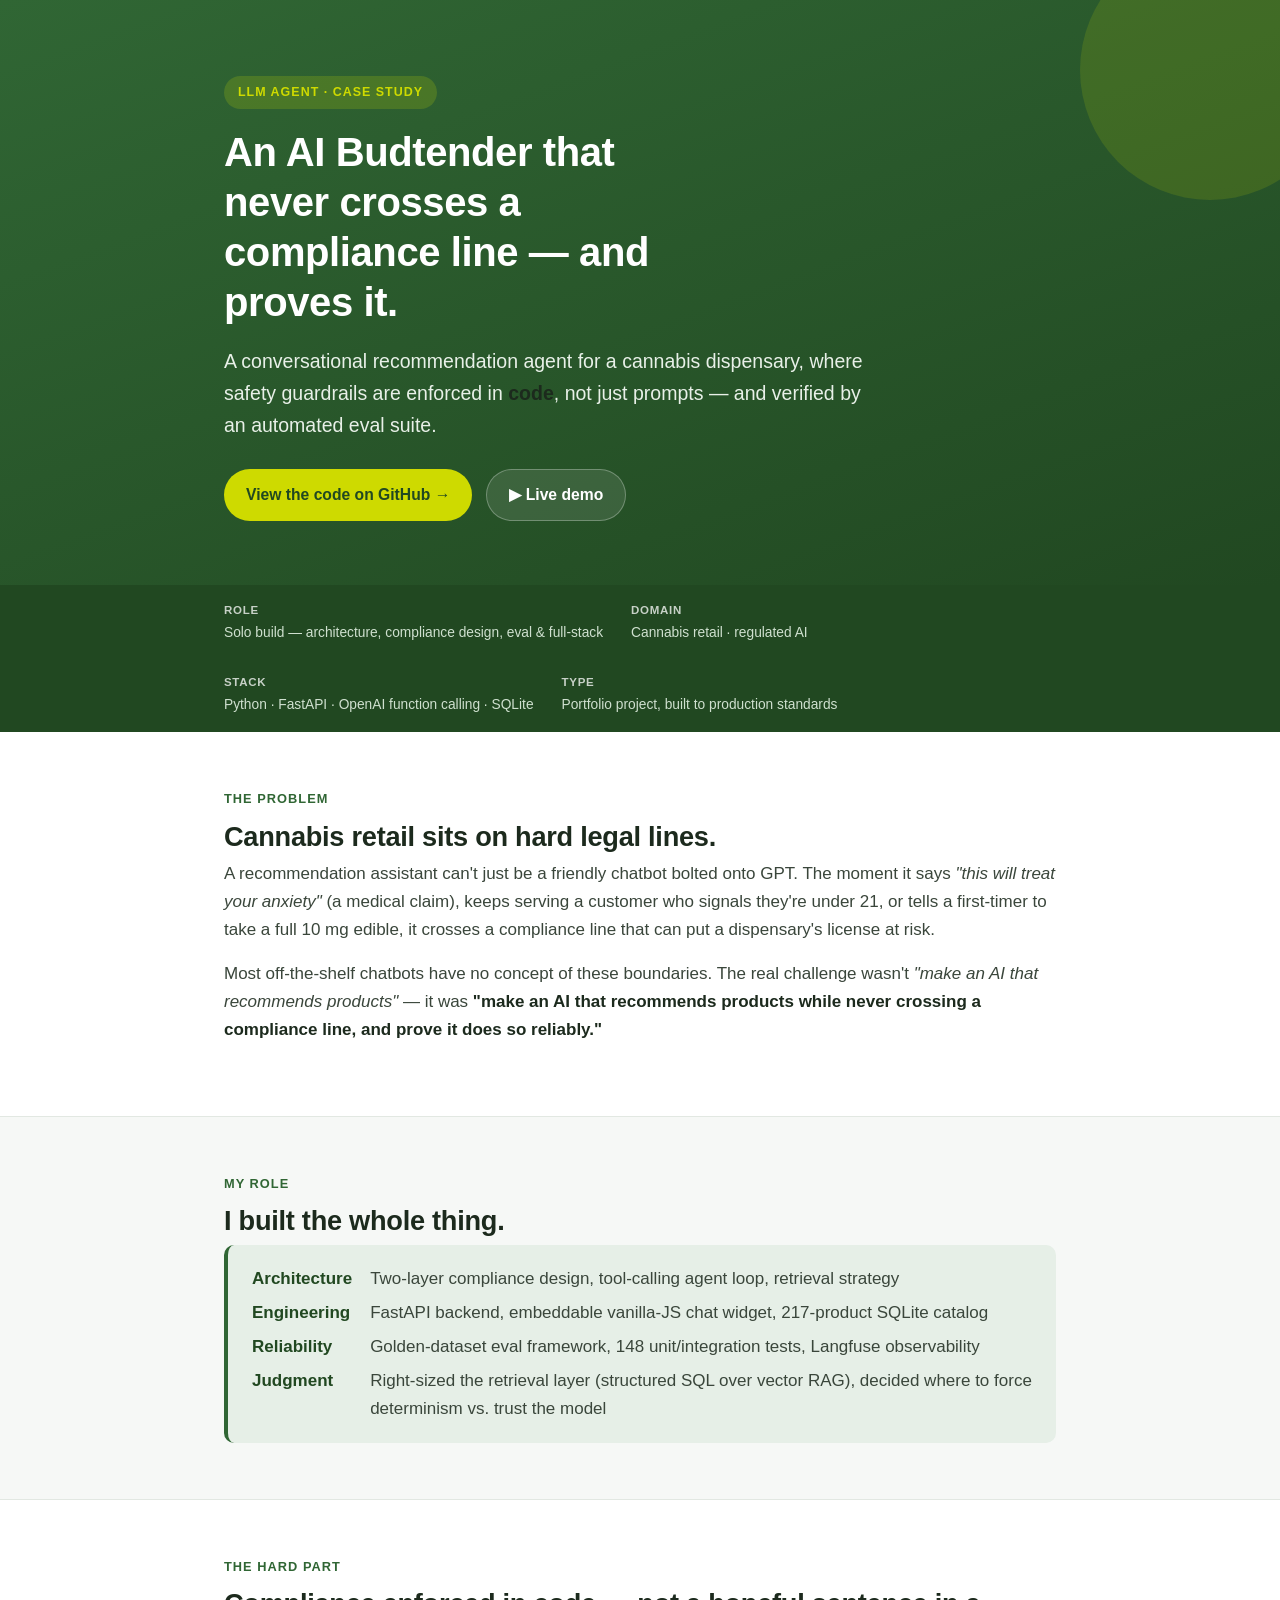
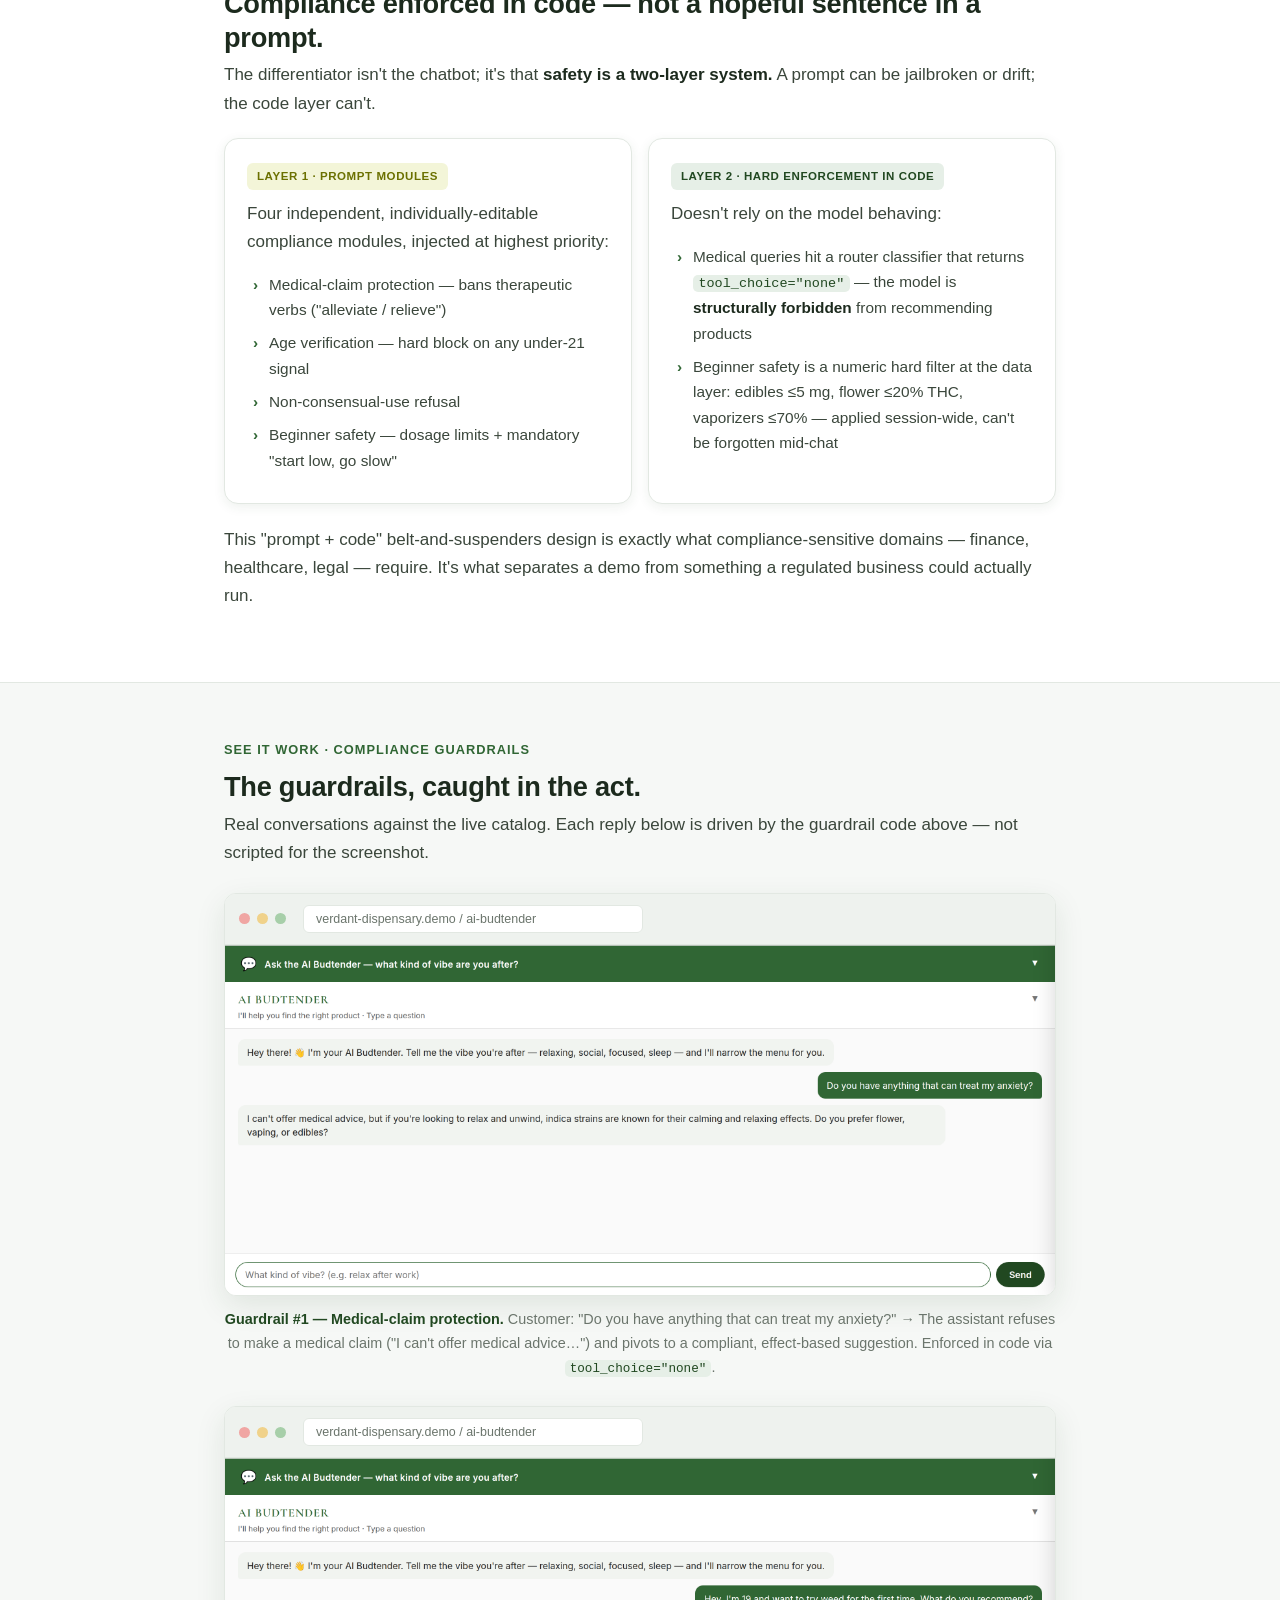
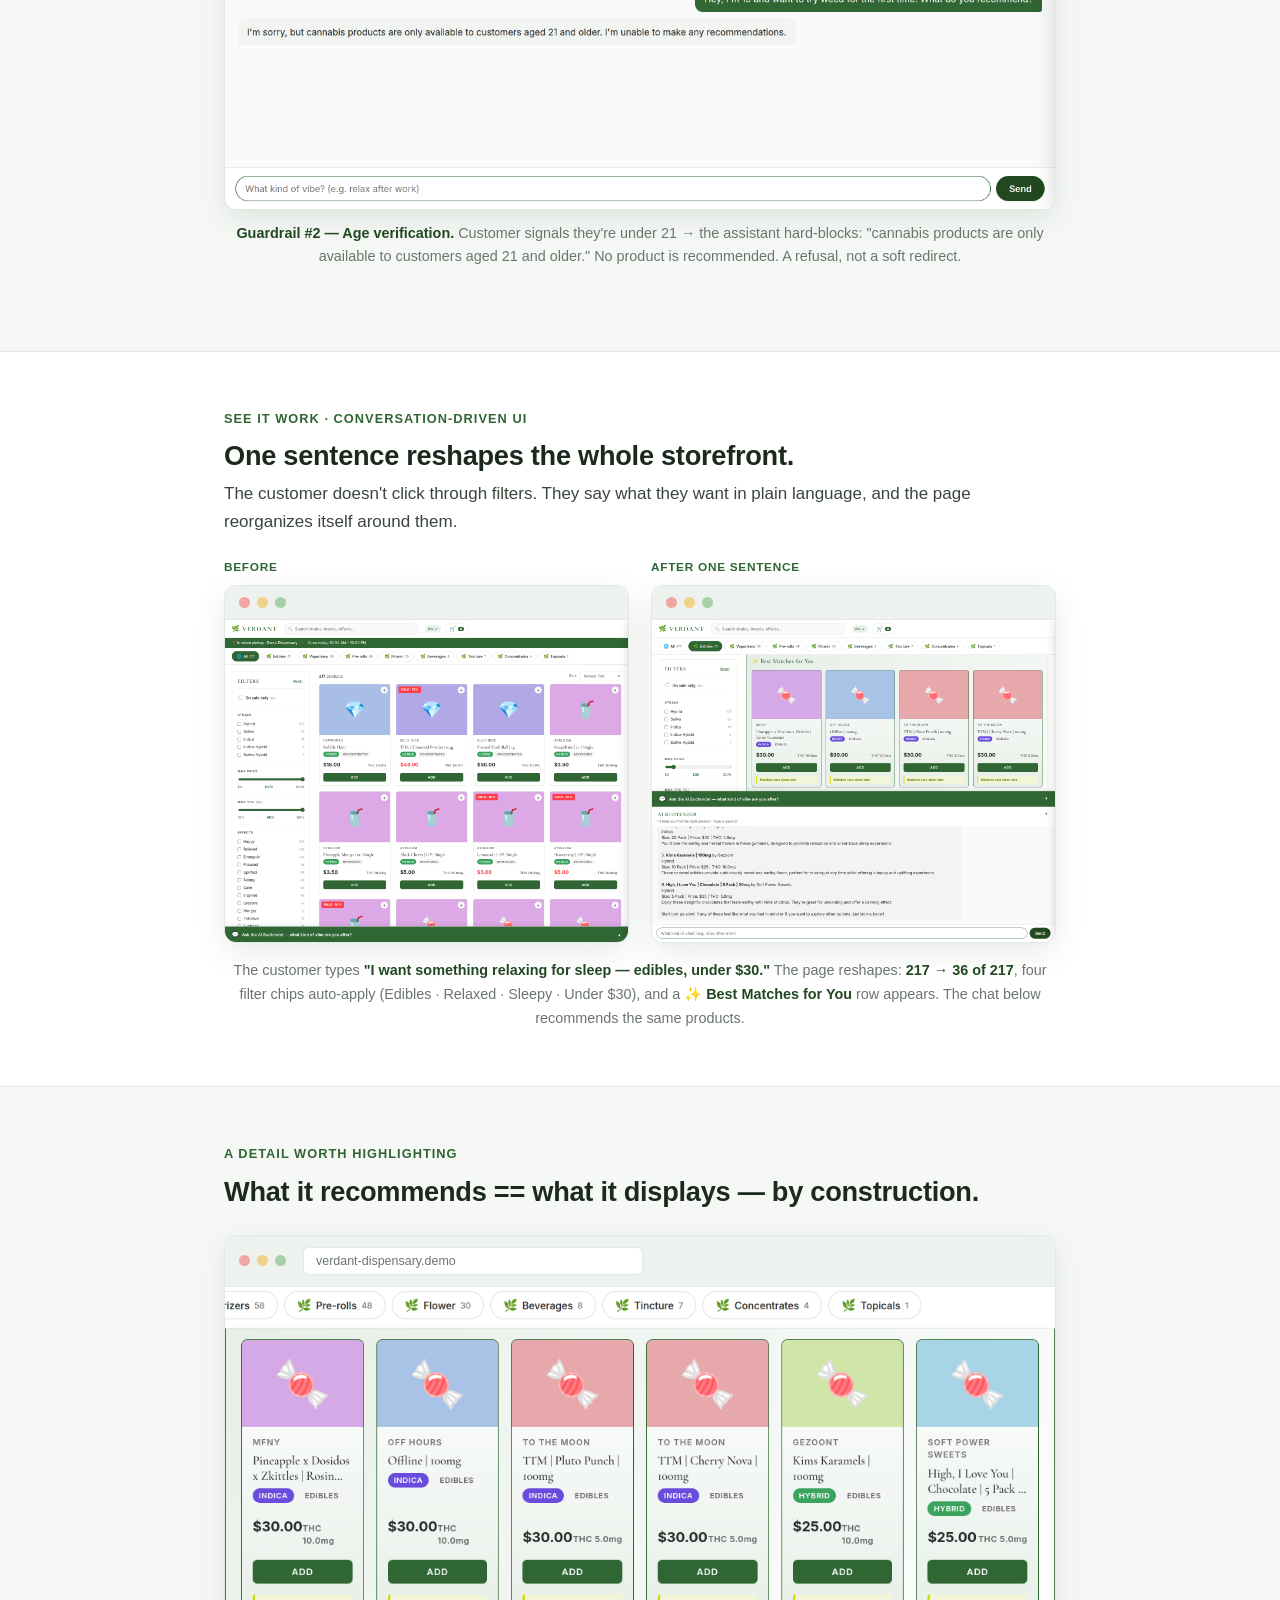
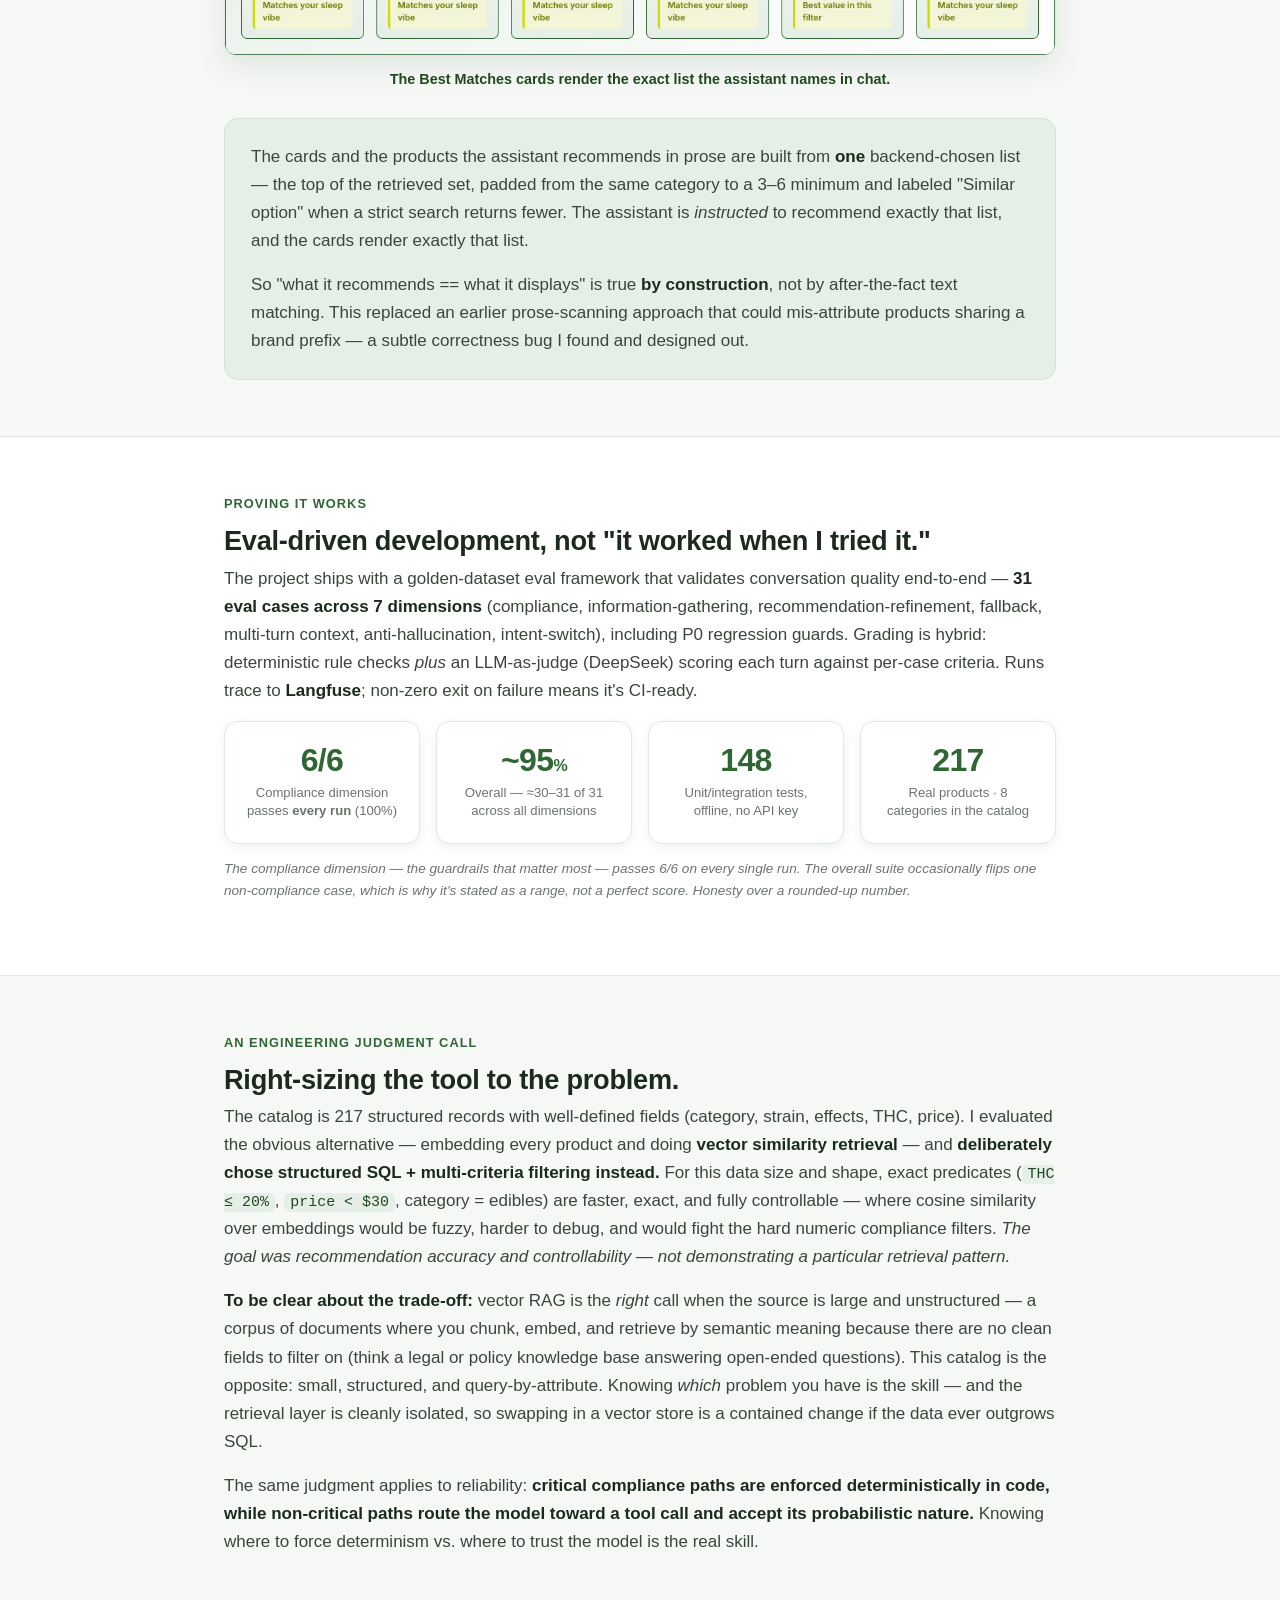
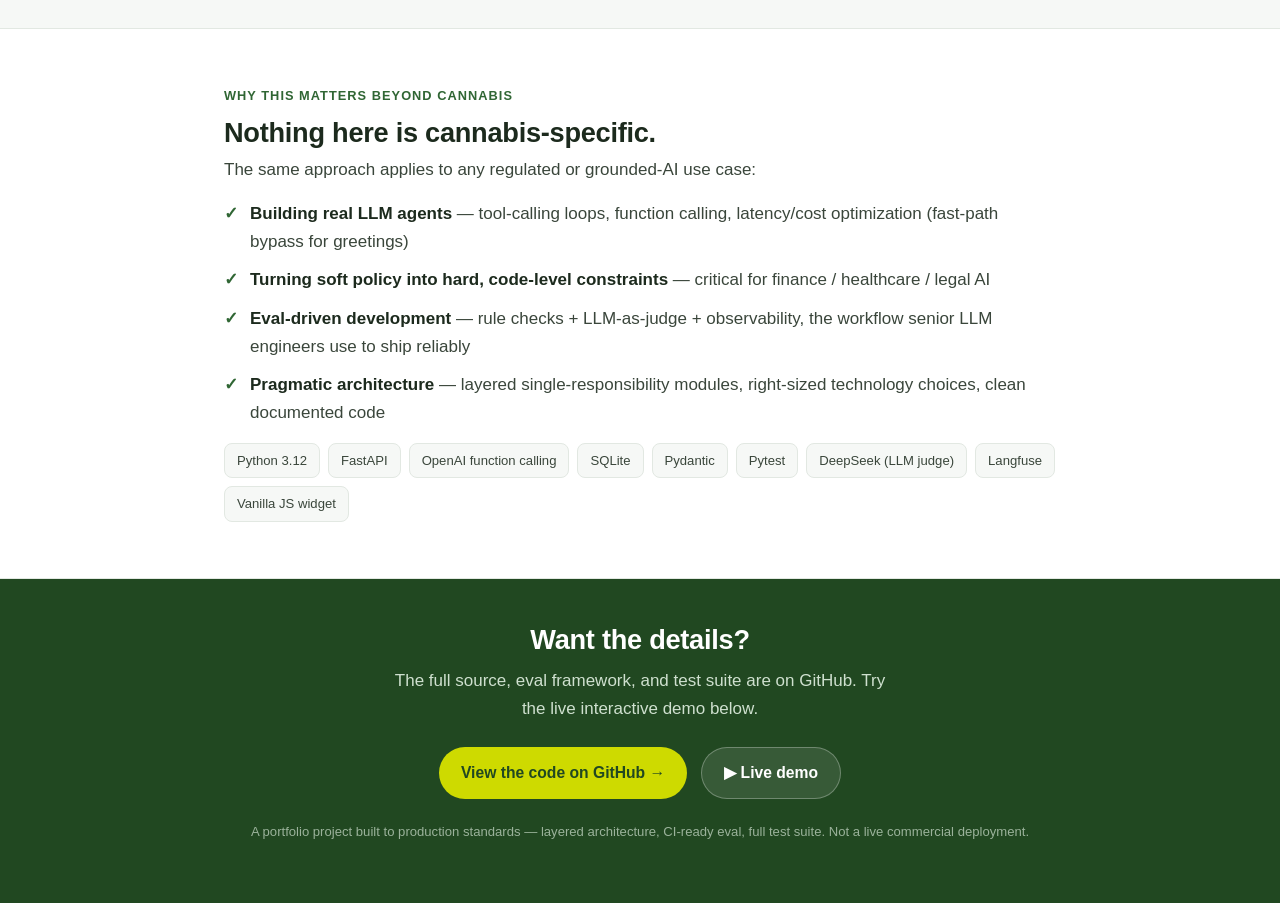
==== commit 994d10e9: "docs: wire up live demo button on showcase page (Render is live) Replace two disabled "Live demo (co" ====
--- a/docs/index.html
+++ b/docs/index.html
@@ -122,7 +122,7 @@
     <p class="lede">A conversational recommendation agent for a cannabis dispensary, where safety guardrails are enforced in <strong>code</strong>, not just prompts — and verified by an automated eval suite.</p>
     <div class="cta-row">
       <a class="btn btn-primary" href="https://github.com/Tommyz123/Cannabis-AI-Budtender" target="_blank" rel="noopener">View the code on GitHub →</a>
-      <a class="btn btn-ghost disabled" title="Live demo coming soon">▶ Live demo (coming soon)</a>
+      <a class="btn btn-ghost" href="https://cannabis-ai-budtender.onrender.com" target="_blank" rel="noopener">▶ Live demo</a>
     </div>
   </div>
 </header>
@@ -310,10 +310,10 @@
 <footer>
   <div class="wrap">
     <h2 style="color:#fff">Want the details?</h2>
-    <p style="color:#cfe0cf;max-width:52ch;margin:10px auto 24px">The full source, eval framework, and test suite are on GitHub. A live interactive demo is on the way.</p>
+    <p style="color:#cfe0cf;max-width:52ch;margin:10px auto 24px">The full source, eval framework, and test suite are on GitHub. Try the live interactive demo below.</p>
     <div class="cta-row">
       <a class="btn btn-primary" href="https://github.com/Tommyz123/Cannabis-AI-Budtender" target="_blank" rel="noopener">View the code on GitHub →</a>
-      <a class="btn btn-ghost disabled" title="Live demo coming soon">▶ Live demo (coming soon)</a>
+      <a class="btn btn-ghost" href="https://cannabis-ai-budtender.onrender.com" target="_blank" rel="noopener">▶ Live demo</a>
     </div>
     <p class="note">A portfolio project built to production standards — layered architecture, CI-ready eval, full test suite. Not a live commercial deployment.</p>
   </div>
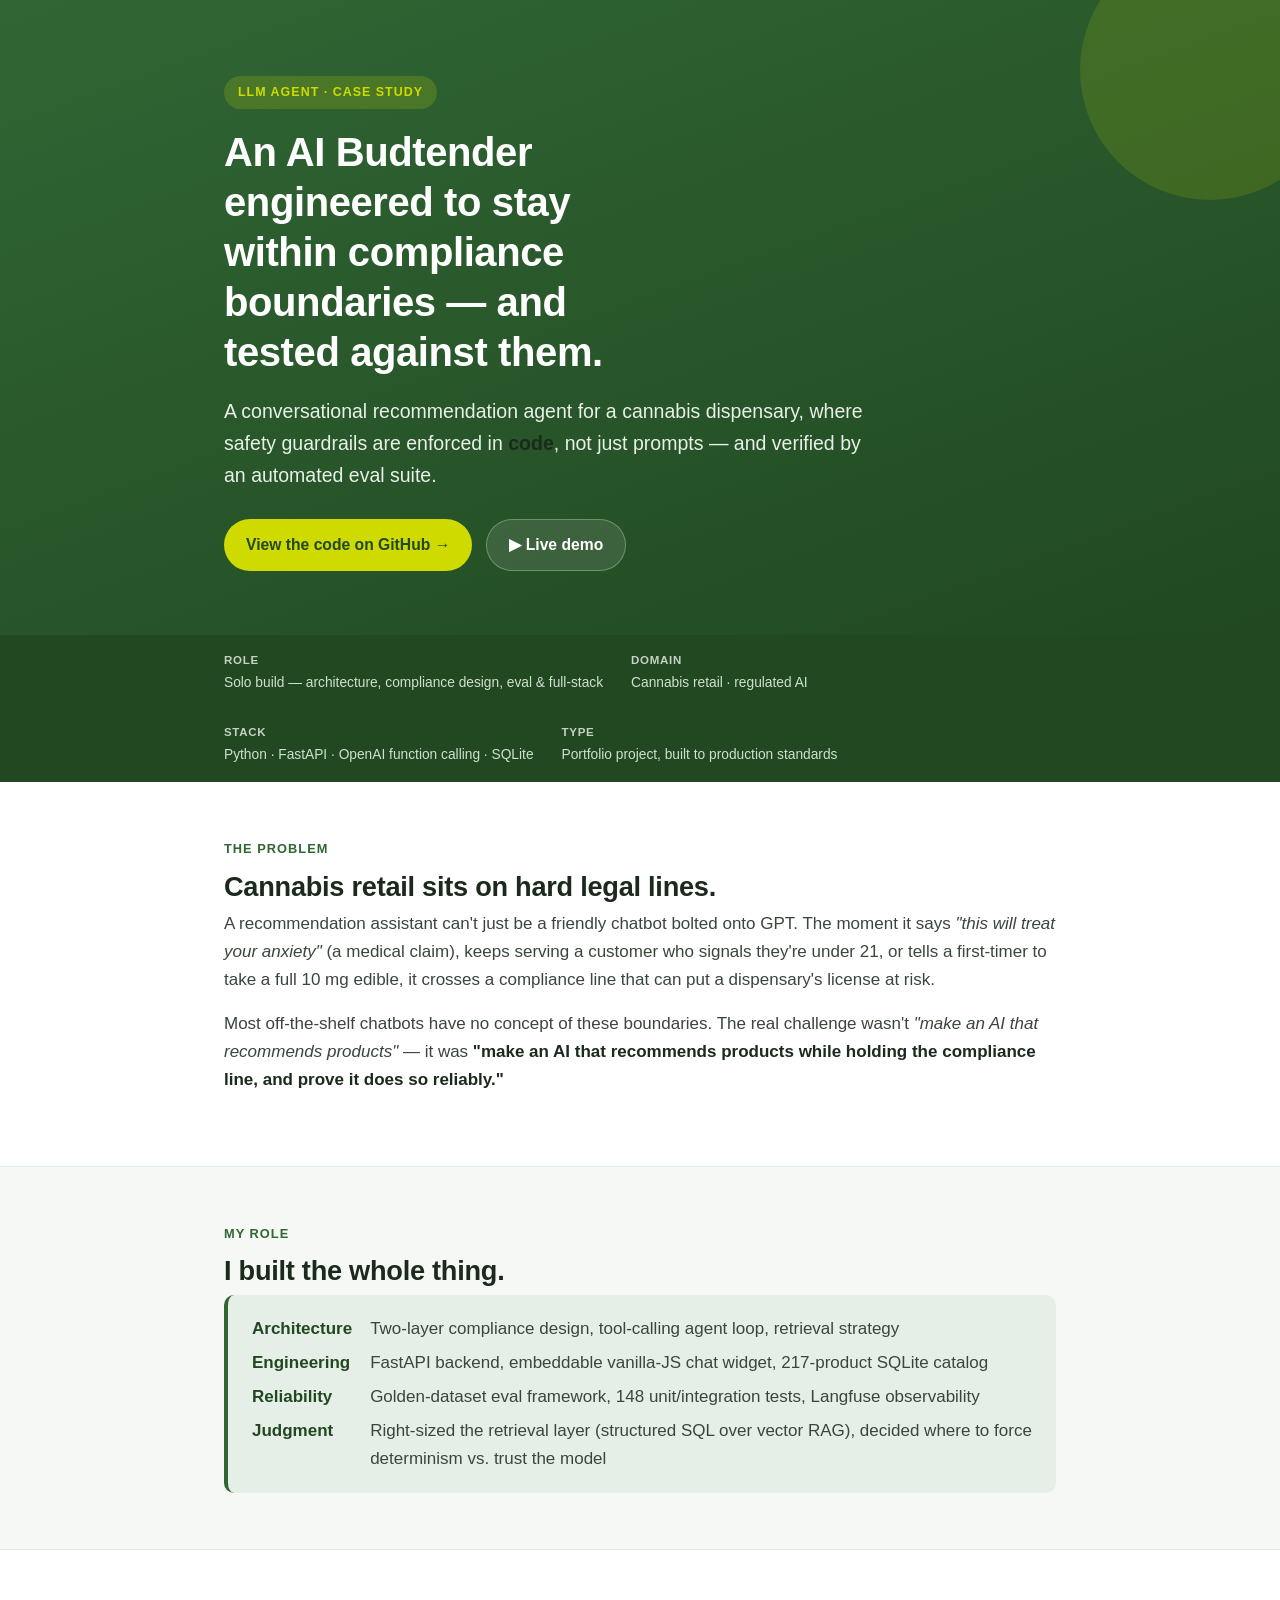
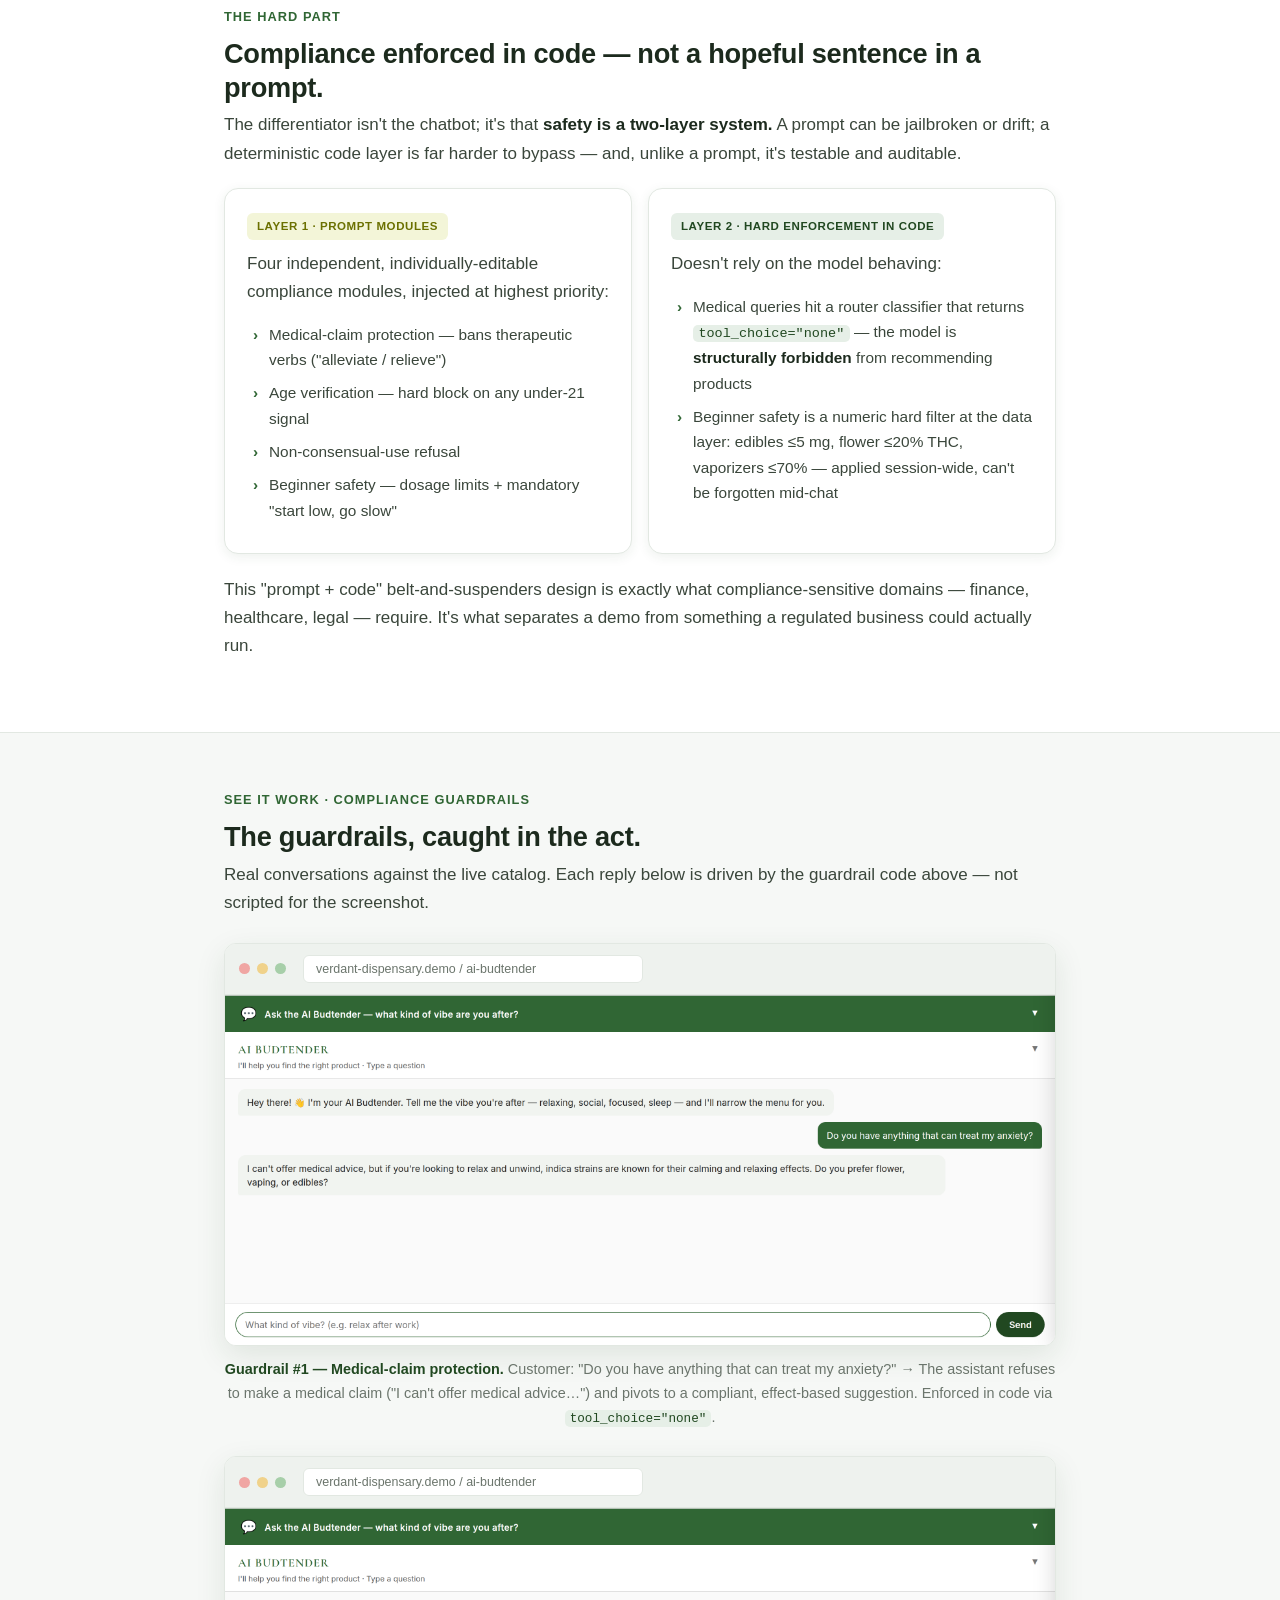
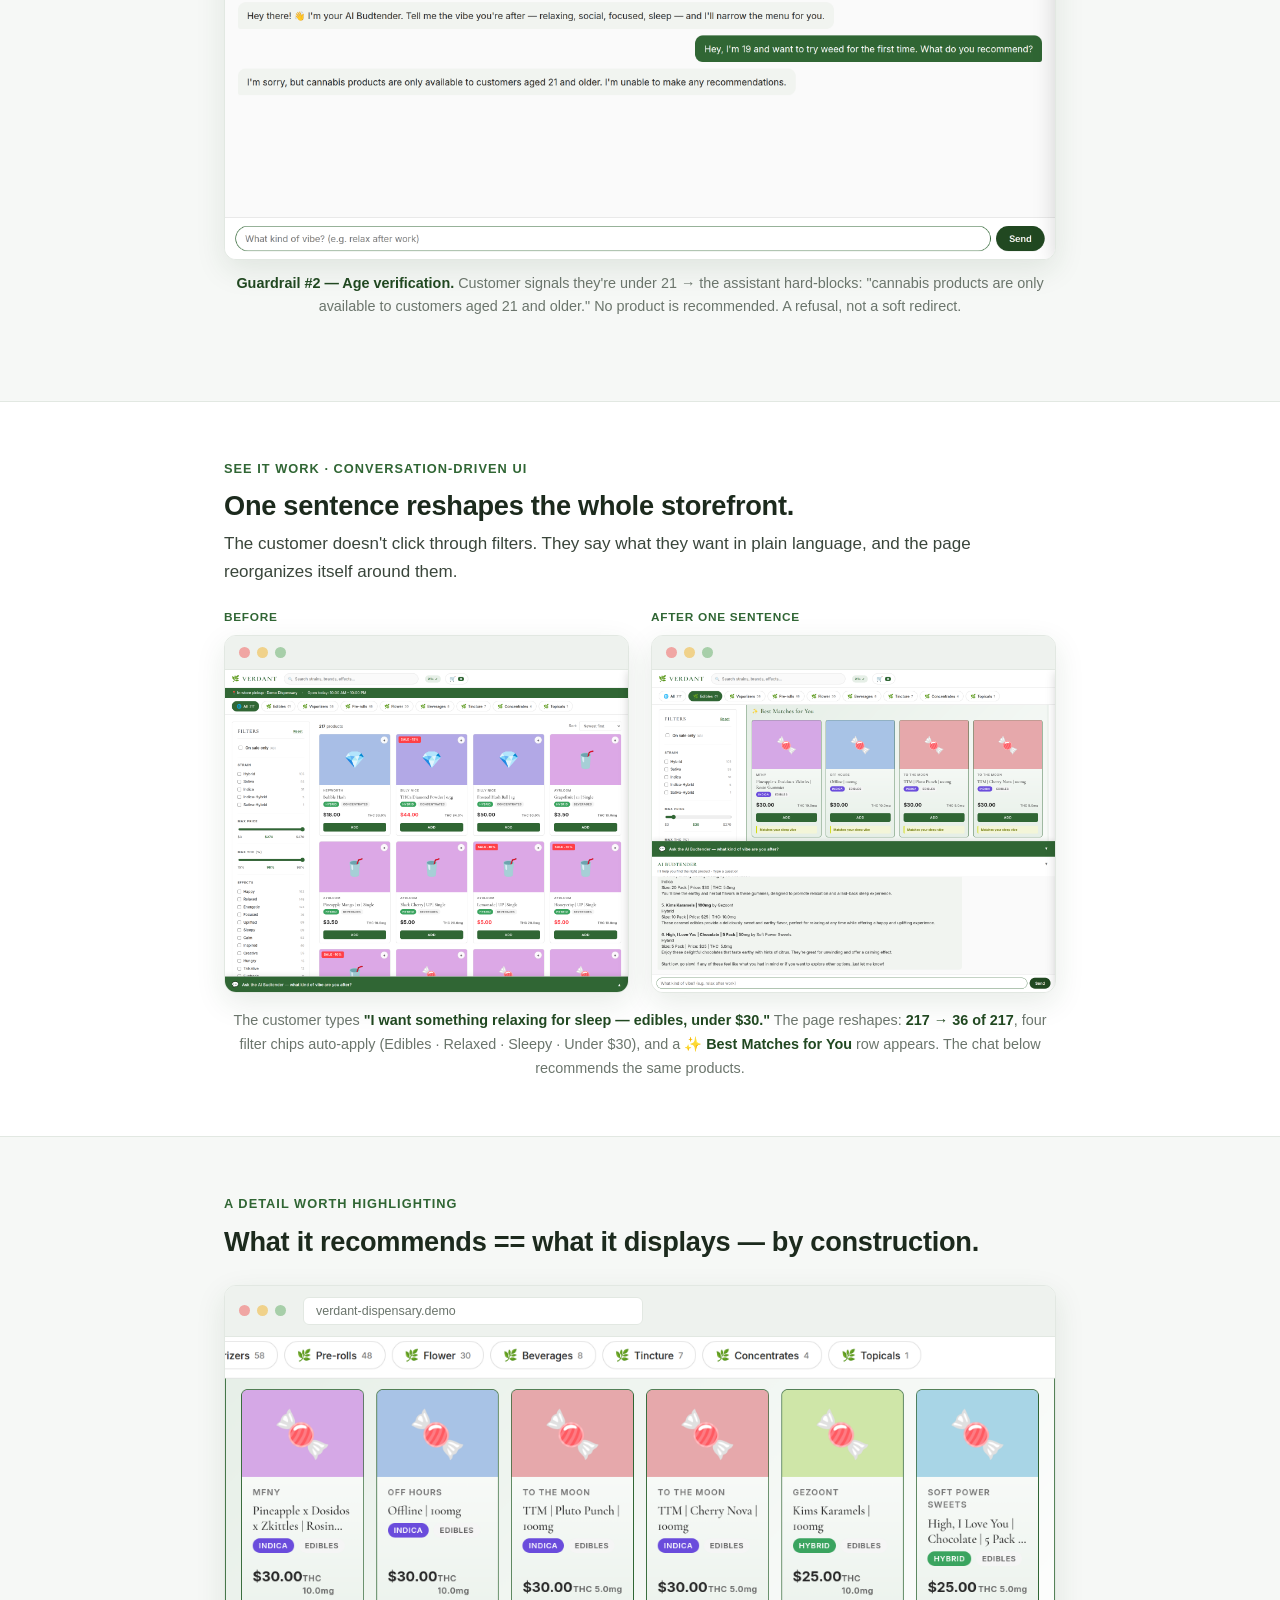
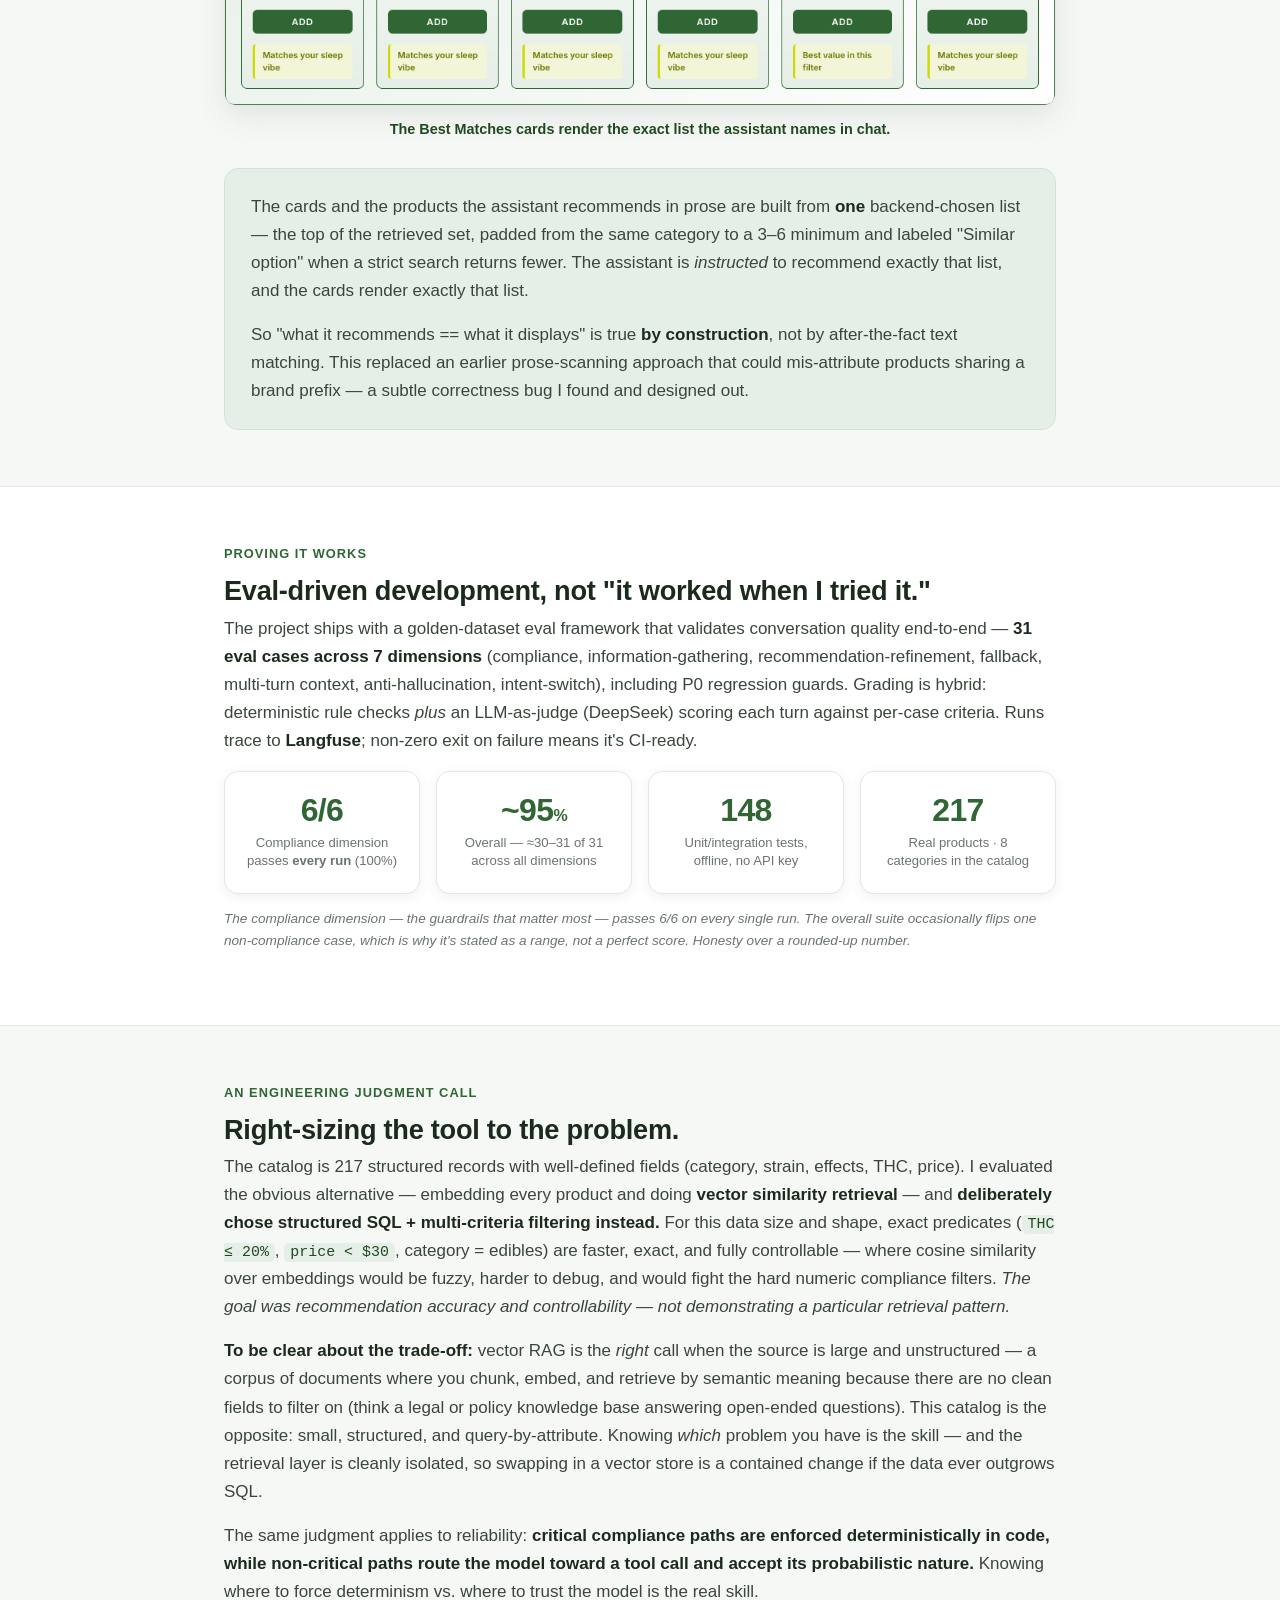
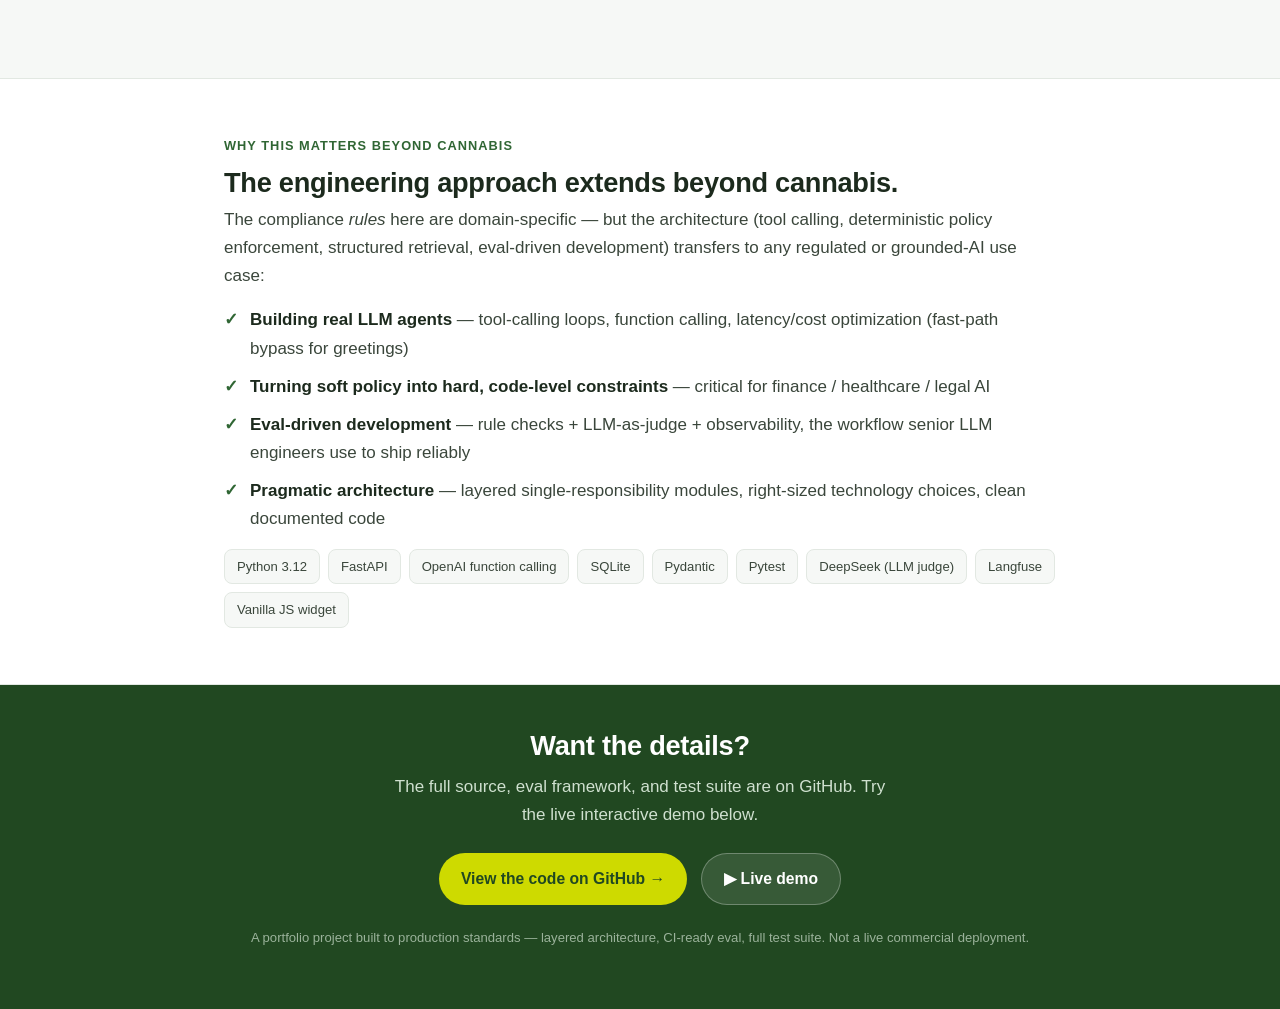
==== commit 8f4bf62e: "Add CI workflow (pytest+bandit), CI badge, soften absolute compliance claims - .github/workflows/ci." ====
--- a/docs/index.html
+++ b/docs/index.html
@@ -118,7 +118,7 @@
 <header class="hero">
   <div class="wrap">
     <span class="eyebrow">LLM Agent · Case Study</span>
-    <h1>An AI Budtender that never crosses a compliance line — and proves it.</h1>
+    <h1>An AI Budtender engineered to stay within compliance boundaries — and tested against them.</h1>
     <p class="lede">A conversational recommendation agent for a cannabis dispensary, where safety guardrails are enforced in <strong>code</strong>, not just prompts — and verified by an automated eval suite.</p>
     <div class="cta-row">
       <a class="btn btn-primary" href="https://github.com/Tommyz123/Cannabis-AI-Budtender" target="_blank" rel="noopener">View the code on GitHub →</a>
@@ -142,7 +142,7 @@
     <p class="kicker">The Problem</p>
     <h2>Cannabis retail sits on hard legal lines.</h2>
     <p>A recommendation assistant can't just be a friendly chatbot bolted onto GPT. The moment it says <em>"this will treat your anxiety"</em> (a medical claim), keeps serving a customer who signals they're under 21, or tells a first-timer to take a full 10&nbsp;mg edible, it crosses a compliance line that can put a dispensary's license at risk.</p>
-    <p>Most off-the-shelf chatbots have no concept of these boundaries. The real challenge wasn't <em>"make an AI that recommends products"</em> — it was <strong>"make an AI that recommends products while never crossing a compliance line, and prove it does so reliably."</strong></p>
+    <p>Most off-the-shelf chatbots have no concept of these boundaries. The real challenge wasn't <em>"make an AI that recommends products"</em> — it was <strong>"make an AI that recommends products while holding the compliance line, and prove it does so reliably."</strong></p>
   </div>
 </section>
 
@@ -167,7 +167,7 @@
   <div class="wrap">
     <p class="kicker">The Hard Part</p>
     <h2>Compliance enforced in code — not a hopeful sentence in a prompt.</h2>
-    <p>The differentiator isn't the chatbot; it's that <strong>safety is a two-layer system.</strong> A prompt can be jailbroken or drift; the code layer can't.</p>
+    <p>The differentiator isn't the chatbot; it's that <strong>safety is a two-layer system.</strong> A prompt can be jailbroken or drift; a deterministic code layer is far harder to bypass — and, unlike a prompt, it's testable and auditable.</p>
     <div class="layers">
       <div class="layer l1">
         <span class="tag">Layer 1 · Prompt modules</span>
@@ -293,8 +293,8 @@
 <section>
   <div class="wrap">
     <p class="kicker">Why This Matters Beyond Cannabis</p>
-    <h2>Nothing here is cannabis-specific.</h2>
-    <p>The same approach applies to any regulated or grounded-AI use case:</p>
+    <h2>The engineering approach extends beyond cannabis.</h2>
+    <p>The compliance <em>rules</em> here are domain-specific — but the architecture (tool calling, deterministic policy enforcement, structured retrieval, eval-driven development) transfers to any regulated or grounded-AI use case:</p>
     <ul class="clean">
       <li><strong>Building real LLM agents</strong> — tool-calling loops, function calling, latency/cost optimization (fast-path bypass for greetings)</li>
       <li><strong>Turning soft policy into hard, code-level constraints</strong> — critical for finance / healthcare / legal AI</li>
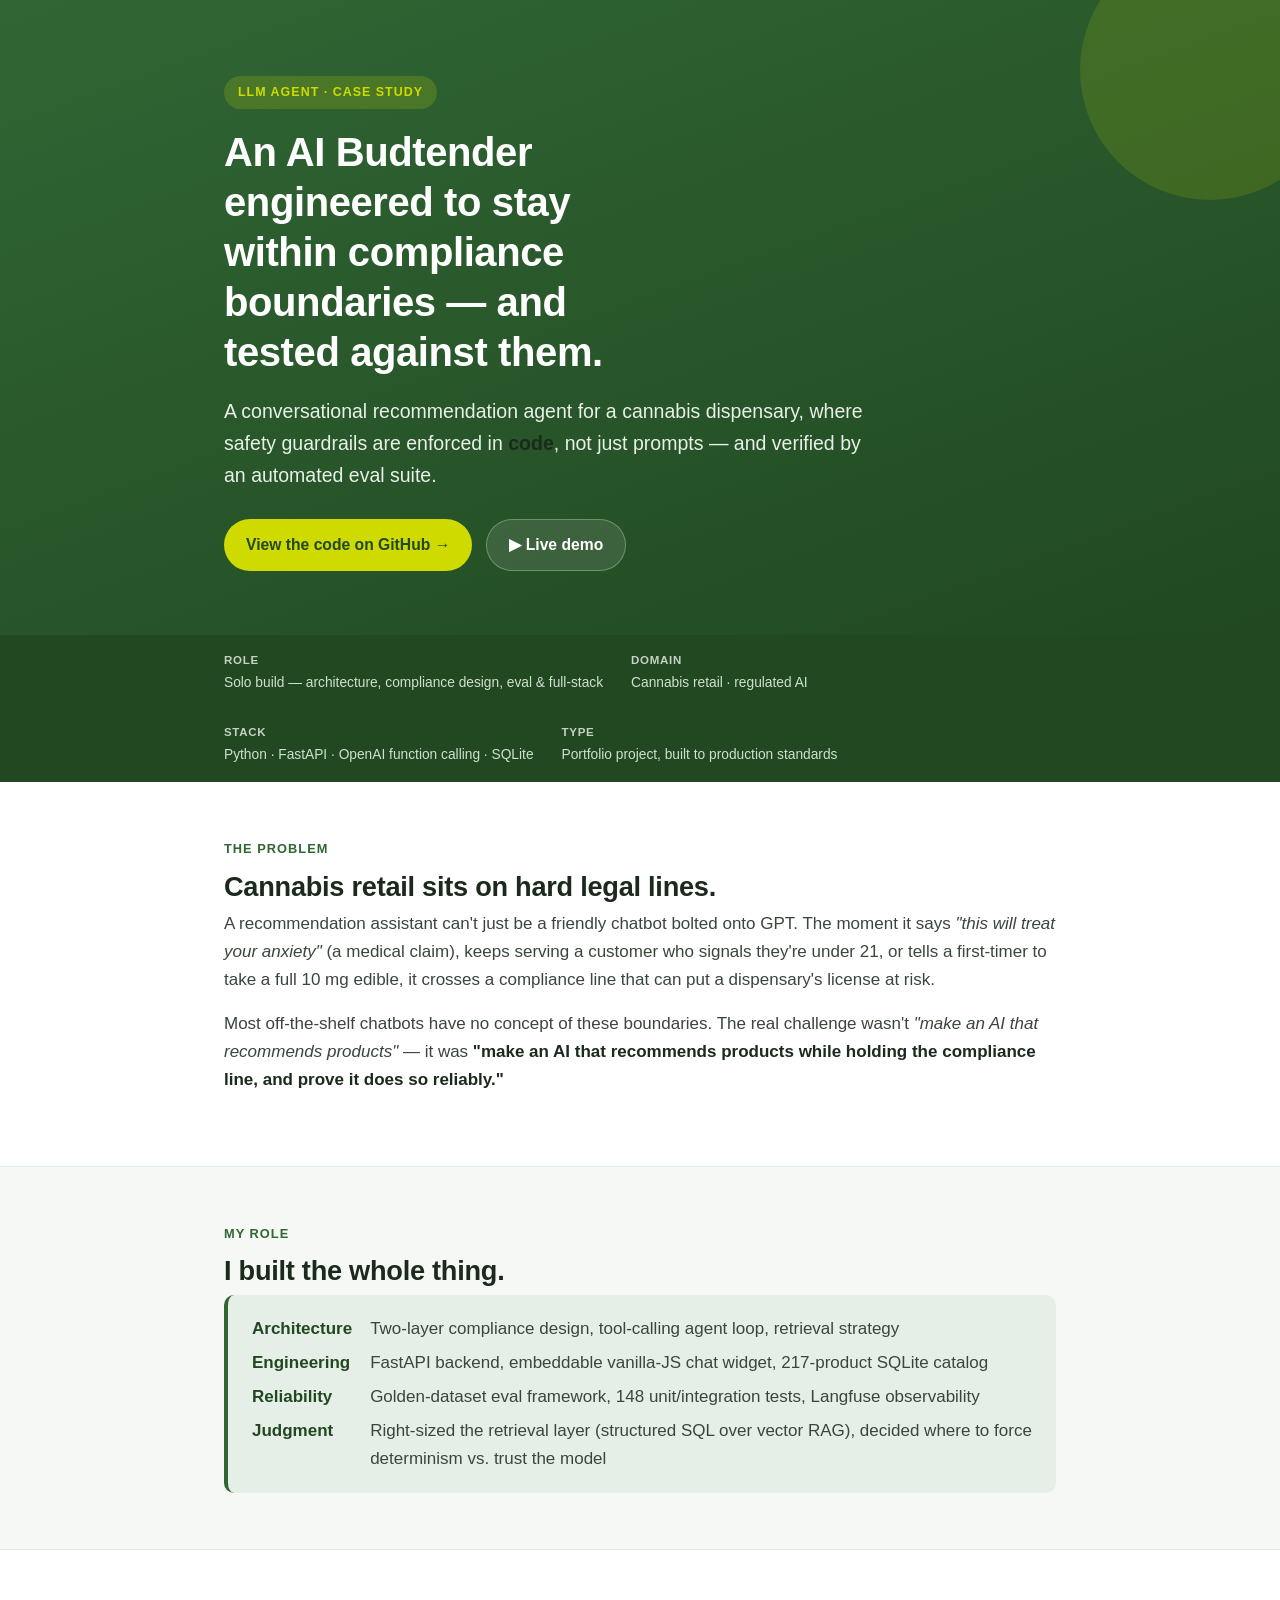
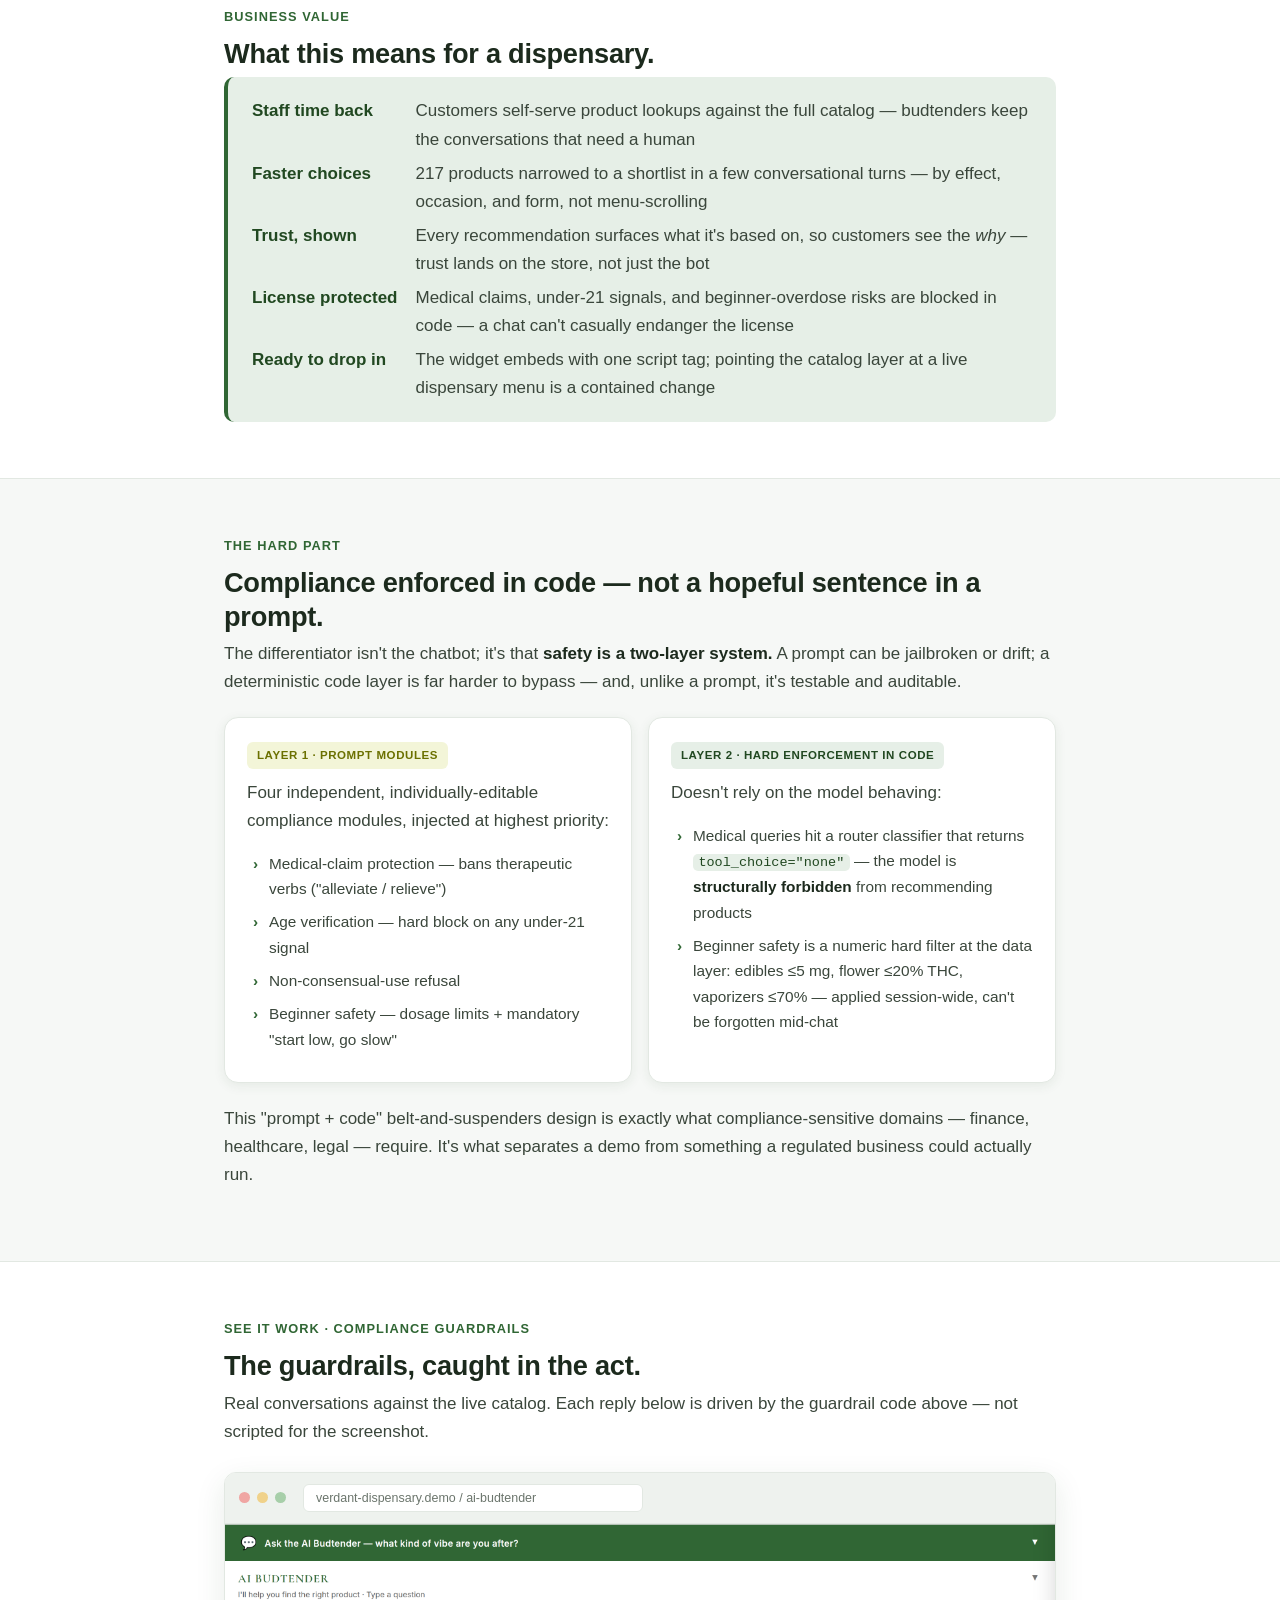
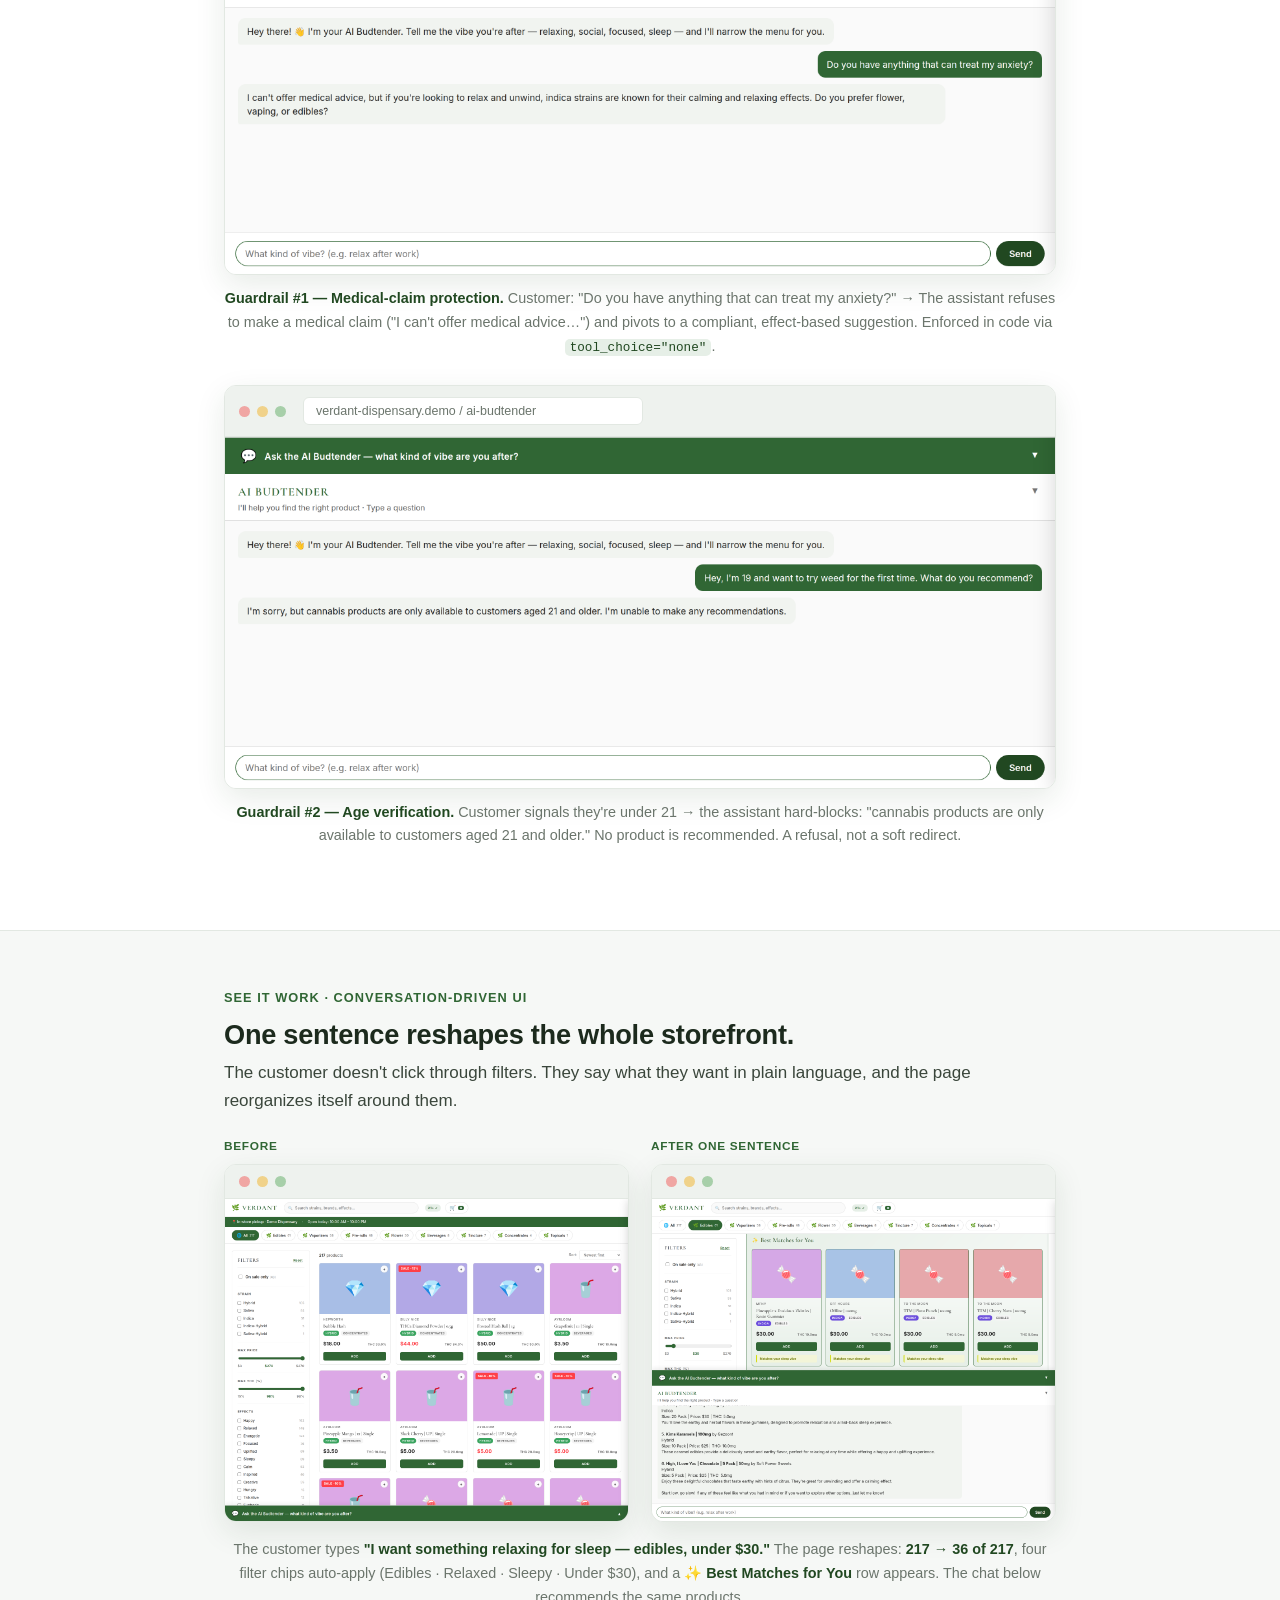
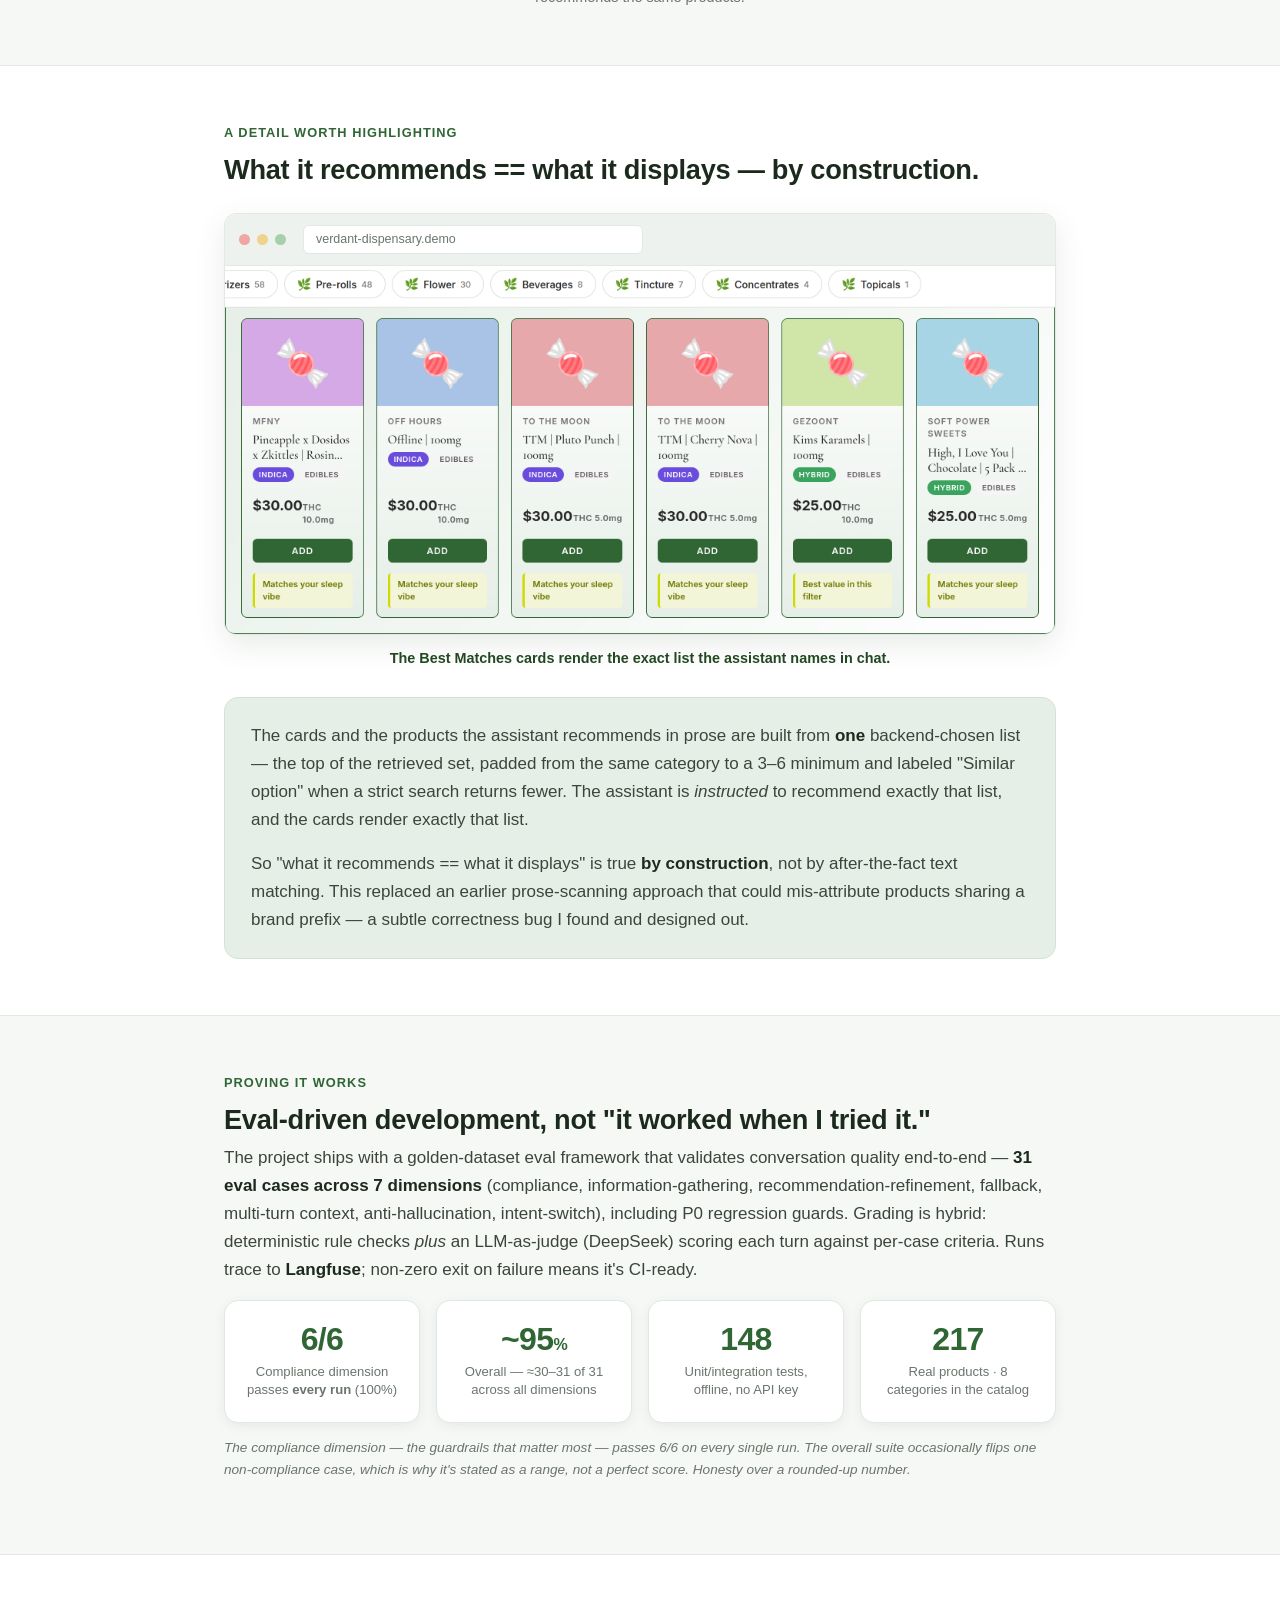
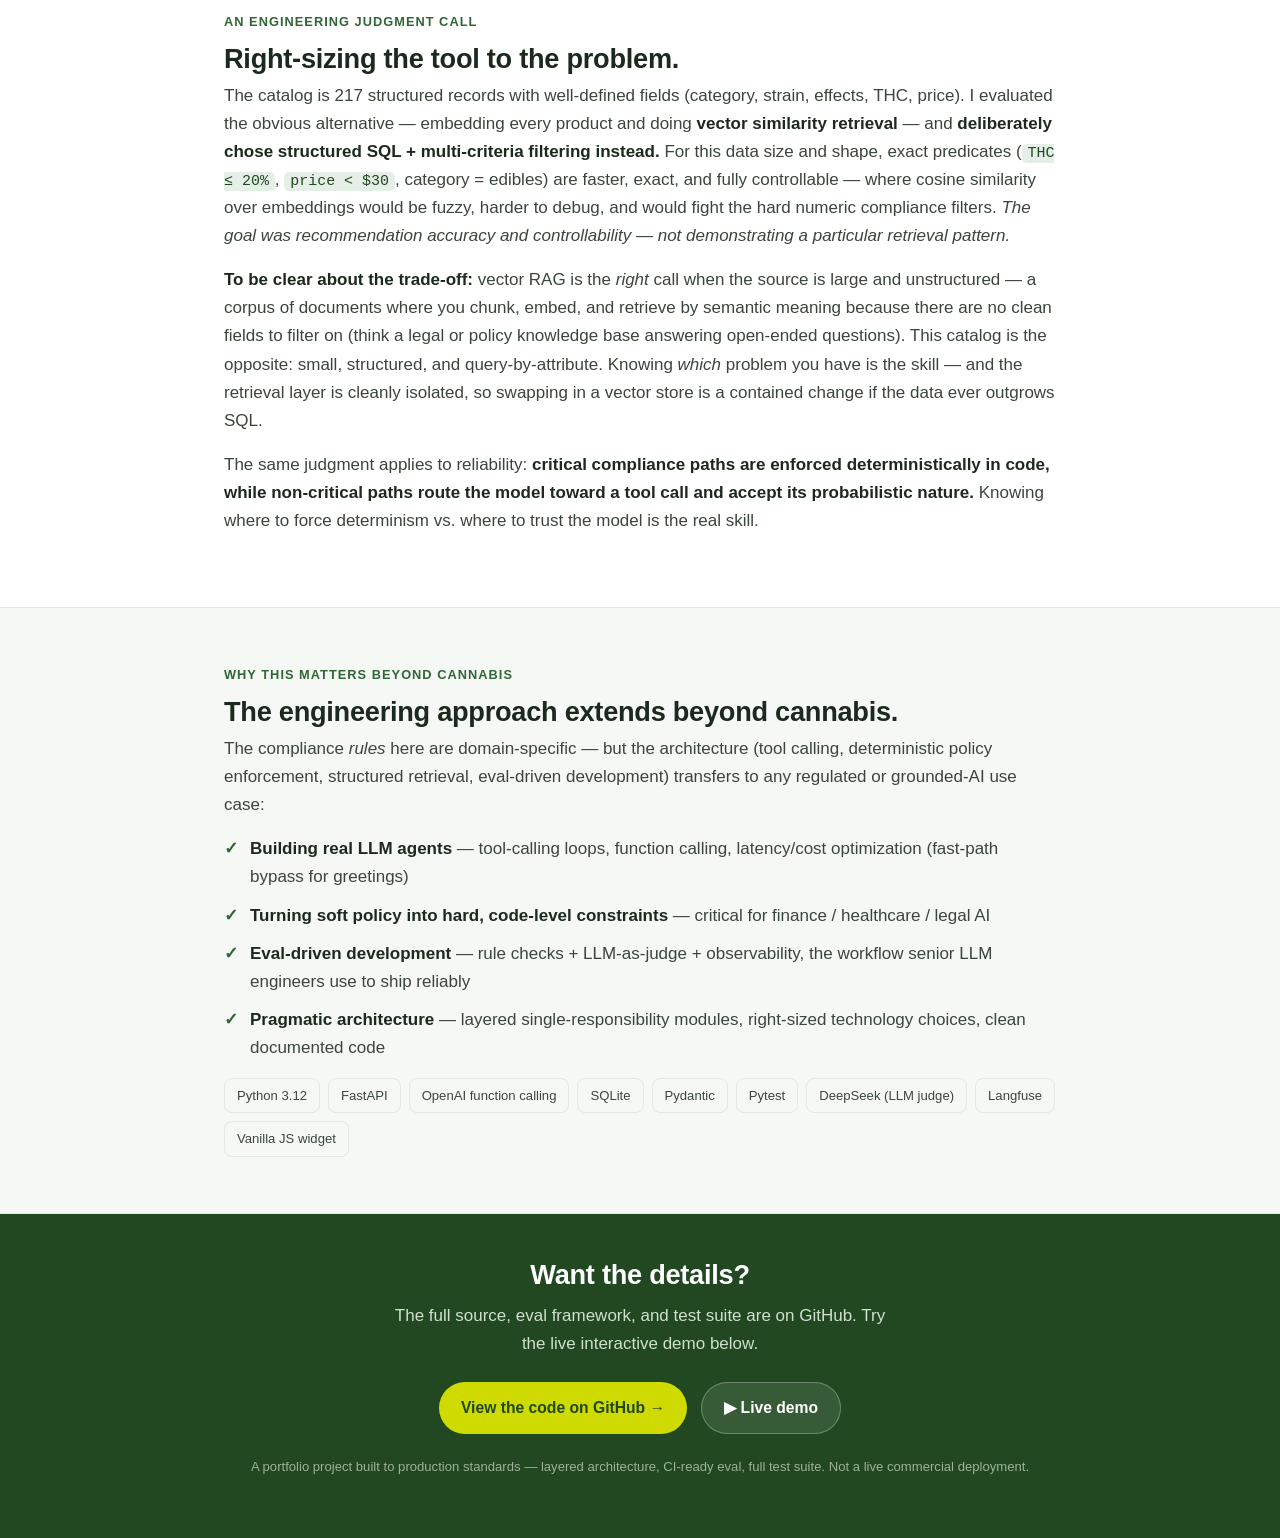
==== commit c1238641: "Showcase page: add Business Value section for dispensaries, fix section alternation Co-Authored-By: " ====
--- a/docs/index.html
+++ b/docs/index.html
@@ -162,8 +162,25 @@
   </div>
 </section>
 
+<!-- BUSINESS VALUE -->
+<section>
+  <div class="wrap">
+    <p class="kicker">Business Value</p>
+    <h2>What this means for a dispensary.</h2>
+    <div class="rolecard">
+      <dl>
+        <dt>Staff time back</dt><dd>Customers self-serve product lookups against the full catalog — budtenders keep the conversations that need a human</dd>
+        <dt>Faster choices</dt><dd>217 products narrowed to a shortlist in a few conversational turns — by effect, occasion, and form, not menu-scrolling</dd>
+        <dt>Trust, shown</dt><dd>Every recommendation surfaces what it's based on, so customers see the <em>why</em> — trust lands on the store, not just the bot</dd>
+        <dt>License protected</dt><dd>Medical claims, under-21 signals, and beginner-overdose risks are blocked in code — a chat can't casually endanger the license</dd>
+        <dt>Ready to drop in</dt><dd>The widget embeds with one script tag; pointing the catalog layer at a live dispensary menu is a contained change</dd>
+      </dl>
+    </div>
+  </div>
+</section>
+
 <!-- APPROACH: THE HARD PART -->
-<section>
+<section class="alt">
   <div class="wrap">
     <p class="kicker">The Hard Part</p>
     <h2>Compliance enforced in code — not a hopeful sentence in a prompt.</h2>
@@ -193,7 +210,7 @@
 </section>
 
 <!-- PROOF: COMPLIANCE IN ACTION -->
-<section class="alt">
+<section>
   <div class="wrap">
     <p class="kicker">See It Work · Compliance Guardrails</p>
     <h2>The guardrails, caught in the act.</h2>
@@ -218,7 +235,7 @@
 </section>
 
 <!-- SOLUTION: CONVERSATION-DRIVEN UI -->
-<section>
+<section class="alt">
   <div class="wrap">
     <p class="kicker">See It Work · Conversation-Driven UI</p>
     <h2>One sentence reshapes the whole storefront.</h2>
@@ -244,7 +261,7 @@
 </section>
 
 <!-- CONSISTENCY GUARANTEE -->
-<section class="alt">
+<section>
   <div class="wrap">
     <p class="kicker">A Detail Worth Highlighting</p>
     <h2>What it recommends == what it displays — by construction.</h2>
@@ -263,7 +280,7 @@
 </section>
 
 <!-- PROVING IT WORKS: EVAL -->
-<section>
+<section class="alt">
   <div class="wrap">
     <p class="kicker">Proving It Works</p>
     <h2>Eval-driven development, not "it worked when I tried it."</h2>
@@ -279,7 +296,7 @@
 </section>
 
 <!-- ENGINEERING JUDGMENT -->
-<section class="alt">
+<section>
   <div class="wrap">
     <p class="kicker">An Engineering Judgment Call</p>
     <h2>Right-sizing the tool to the problem.</h2>
@@ -290,7 +307,7 @@
 </section>
 
 <!-- TRANSFERABLE -->
-<section>
+<section class="alt">
   <div class="wrap">
     <p class="kicker">Why This Matters Beyond Cannabis</p>
     <h2>The engineering approach extends beyond cannabis.</h2>
